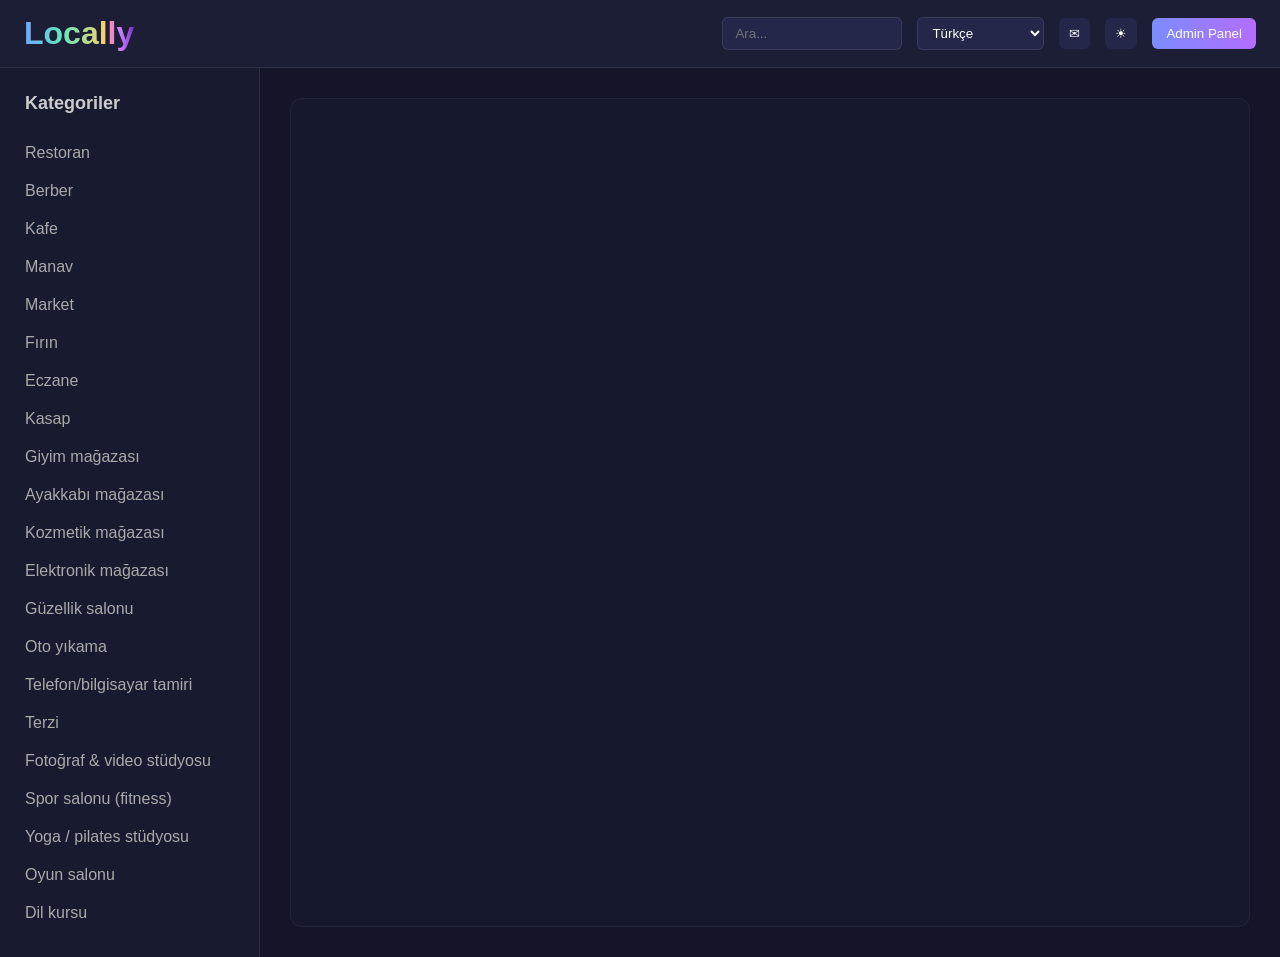
==== index.html @ 0eeefda7 "5" ====
<!DOCTYPE html>
<html lang="tr">
<head>
    <meta charset="UTF-8">
    <meta name="viewport" content="width=device-width, initial-scale=1.0">
    <title>Locally</title>
    <link rel="stylesheet" href="style.css">
</head>
<body>
    

    <!-- ÜST NAVBAR -->
    <header class="navbar">
        <div class="logo">
            <span class="logo-main">Local</span><span class="logo-accent">ly</span>
        </div>

        <div class="nav-right">
            <div class="search-box">
                <input type="text" placeholder="Ara...">
            </div>

            <select class="language-select" id="languageSelect">
                <option value="tr">Türkçe</option>
                <option value="az">Azerbaycanca</option>
                <option value="en">English</option>
                <option value="ar">Arapça</option>
                <option value="ru">Rusça</option>
                <option value="fr">Fransızca</option>
                <option value="de">Almanca</option>
                <option value="es">İspanyolca</option>
                <option value="it">İtalyanca</option>
                <option value="fa">Farsça</option>
                <option value="zh">Çince</option>
            </select>

            <button class="icon-btn">✉</button>
            <button class="icon-btn">☀</button>

            <button class="admin-btn">Admin Panel</button>
        </div>
    </header>

    <!-- ANA LAYOUT -->
    <div class="container">

        <!-- SOL KATEGORİ PANELİ -->
        <aside class="sidebar">
            <h2 id="categoryTitle">Kategoriler</h2>
            <ul id="categoryList"></ul>
        </aside>

        <!-- ANA İÇERİK -->
        <main class="content">
            <div class="empty-area">
                <!-- İçerik alanı -->
            </div>
        </main>

    </div>

    <script>
        const translations = {
            tr: {
                title: "Kategoriler",
                items: [
                    "Restoran",
                    "Berber",
                    "Kafe",
                    "Manav",
                    "Market",
                    "Fırın",
                    "Eczane",
                    "Kasap",
                    "Giyim mağazası",
                    "Ayakkabı mağazası",
                    "Kozmetik mağazası",
                    "Elektronik mağazası",
                    "Güzellik salonu",
                    "Oto yıkama",
                    "Telefon/bilgisayar tamiri",
                    "Terzi",
                    "Fotoğraf & video stüdyosu",
                    "Spor salonu (fitness)",
                    "Yoga / pilates stüdyosu",
                    "Oyun salonu",
                    "Dil kursu"
                ]
            },
            az: {
                title: "Kateqoriyalar",
                items: [
                    "Restoran",
                    "Bərbər",
                    "Kafe",
                    "Meyvə-tərəvəz dükanı",
                    "Market",
                    "Çörək sexi",
                    "Aptek",
                    "Qəssab",
                    "Geyim mağazası",
                    "Ayaqqabı mağazası",
                    "Kosmetika mağazası",
                    "Elektronika mağazası",
                    "Gözəllik salonu",
                    "Avtoyuma",
                    "Telefon/kompüter təmiri",
                    "Dərzi",
                    "Foto və video studiyası",
                    "İdman zalı (fitness)",
                    "Yoqa / pilates studiyası",
                    "Oyun salonu",
                    "Dil kursu"
                ]
            },
            en: {
                title: "Categories",
                items: [
                    "Restaurant",
                    "Barber",
                    "Cafe",
                    "Greengrocer",
                    "Market",
                    "Bakery",
                    "Pharmacy",
                    "Butcher",
                    "Clothing store",
                    "Shoe store",
                    "Cosmetics store",
                    "Electronics store",
                    "Beauty salon",
                    "Car wash",
                    "Phone/computer repair",
                    "Tailor",
                    "Photo & video studio",
                    "Gym (fitness)",
                    "Yoga / pilates studio",
                    "Game arcade",
                    "Language course"
                ]
            },
            ar: {
                title: "الفئات",
                items: [
                    "مطعم",
                    "حلاق",
                    "مقهى",
                    "بقال خضار وفواكه",
                    "متجر",
                    "مخبز",
                    "صيدلية",
                    "جزارة",
                    "متجر ملابس",
                    "متجر أحذية",
                    "متجر مستحضرات تجميل",
                    "متجر إلكترونيات",
                    "صالون تجميل",
                    "غسيل سيارات",
                    "إصلاح الهاتف والكمبيوتر",
                    "خياط",
                    "استوديو تصوير وفيديو",
                    "صالة رياضية",
                    "استوديو يوغا / بيلاتس",
                    "صالة ألعاب",
                    "دورة لغة"
                ]
            },
            ru: {
                title: "Категории",
                items: [
                    "Ресторан",
                    "Барбершоп",
                    "Кафе",
                    "Овощная лавка",
                    "Маркет",
                    "Пекарня",
                    "Аптека",
                    "Мясная лавка",
                    "Магазин одежды",
                    "Магазин обуви",
                    "Магазин косметики",
                    "Магазин электроники",
                    "Салон красоты",
                    "Автомойка",
                    "Ремонт телефонов и компьютеров",
                    "Ателье",
                    "Фото- и видеостудия",
                    "Спортзал",
                    "Студия йоги / пилатеса",
                    "Игровой зал",
                    "Языковые курсы"
                ]
            },
            fr: {
                title: "Catégories",
                items: [
                    "Restaurant",
                    "Barbier",
                    "Café",
                    "Marchand de fruits et légumes",
                    "Marché",
                    "Boulangerie",
                    "Pharmacie",
                    "Boucherie",
                    "Magasin de vêtements",
                    "Magasin de chaussures",
                    "Magasin de cosmétiques",
                    "Magasin d'électronique",
                    "Salon de beauté",
                    "Lavage auto",
                    "Réparation téléphone/ordinateur",
                    "Tailleur",
                    "Studio photo et vidéo",
                    "Salle de sport",
                    "Studio de yoga / pilates",
                    "Salle de jeux",
                    "Cours de langue"
                ]
            },
            de: {
                title: "Kategorien",
                items: [
                    "Restaurant",
                    "Barbier",
                    "Café",
                    "Obst- und Gemüseladen",
                    "Markt",
                    "Bäckerei",
                    "Apotheke",
                    "Metzgerei",
                    "Bekleidungsgeschäft",
                    "Schuhgeschäft",
                    "Kosmetikgeschäft",
                    "Elektronikgeschäft",
                    "Schönheitssalon",
                    "Autowäsche",
                    "Handy-/Computer-Reparatur",
                    "Schneiderei",
                    "Foto- und Videostudio",
                    "Fitnessstudio",
                    "Yoga- / Pilates-Studio",
                    "Spielhalle",
                    "Sprachkurs"
                ]
            },
            es: {
                title: "Categorías",
                items: [
                    "Restaurante",
                    "Barbería",
                    "Café",
                    "Frutería",
                    "Mercado",
                    "Panadería",
                    "Farmacia",
                    "Carnicería",
                    "Tienda de ropa",
                    "Tienda de zapatos",
                    "Tienda de cosméticos",
                    "Tienda de electrónica",
                    "Salón de belleza",
                    "Lavado de autos",
                    "Reparación de teléfonos/computadoras",
                    "Sastrería",
                    "Estudio de foto y video",
                    "Gimnasio",
                    "Estudio de yoga / pilates",
                    "Sala de juegos",
                    "Curso de idiomas"
                ]
            },
            it: {
                title: "Categorie",
                items: [
                    "Ristorante",
                    "Barbiere",
                    "Caffè",
                    "Fruttivendolo",
                    "Mercato",
                    "Panetteria",
                    "Farmacia",
                    "Macelleria",
                    "Negozio di abbigliamento",
                    "Negozio di scarpe",
                    "Negozio di cosmetici",
                    "Negozio di elettronica",
                    "Salone di bellezza",
                    "Autolavaggio",
                    "Riparazione telefoni/computer",
                    "Sartoria",
                    "Studio fotografico e video",
                    "Palestra",
                    "Studio di yoga / pilates",
                    "Sala giochi",
                    "Corso di lingua"
                ]
            },
            fa: {
                title: "دسته‌بندی‌ها",
                items: [
                    "رستوران",
                    "آرایشگاه مردانه",
                    "کافه",
                    "میوه و سبزی فروشی",
                    "مارکت",
                    "نانوایی",
                    "داروخانه",
                    "قصابی",
                    "فروشگاه لباس",
                    "فروشگاه کفش",
                    "فروشگاه لوازم آرایشی",
                    "فروشگاه لوازم الکترونیکی",
                    "سالن زیبایی",
                    "کارواش",
                    "تعمیر موبایل و کامپیوتر",
                    "خیاطی",
                    "استودیو عکس و ویدیو",
                    "باشگاه ورزشی",
                    "استودیو یوگا / پیلاتس",
                    "سالن بازی",
                    "کلاس زبان"
                ]
            },
            zh: {
                title: "分类",
                items: [
                    "餐厅",
                    "理发店",
                    "咖啡馆",
                    "果蔬店",
                    "超市",
                    "面包店",
                    "药店",
                    "肉店",
                    "服装店",
                    "鞋店",
                    "化妆品店",
                    "电子产品店",
                    "美容院",
                    "洗车店",
                    "手机/电脑维修",
                    "裁缝店",
                    "摄影和视频工作室",
                    "健身房",
                    "瑜伽 / 普拉提工作室",
                    "游戏厅",
                    "语言课程"
                ]
            }
        };

        const languageSelect = document.getElementById("languageSelect");
        const categoryTitle = document.getElementById("categoryTitle");
        const categoryList = document.getElementById("categoryList");

        function renderCategories(language) {
            const current = translations[language] || translations.tr;
            categoryTitle.textContent = current.title;
            categoryList.innerHTML = "";

            current.items.forEach((item) => {
                const li = document.createElement("li");
                li.textContent = item;
                categoryList.appendChild(li);
            });
        }

        languageSelect.addEventListener("change", (event) => {
            renderCategories(event.target.value);
        });

        renderCategories(languageSelect.value);
    </script>
</body>
</html>
---- style.css ----
/* GENEL AYARLAR */
* {
    margin: 0;
    padding: 0;
    box-sizing: border-box;
    font-family: "Segoe UI", sans-serif;
}

body {
    background-color: #141529;
    color: #fff;
}

/* NAVBAR */
.navbar {
    display: flex;
    justify-content: space-between;
    align-items: center;
    padding: 15px 24px;
    background-color: #1c1e35;
    border-bottom: 1px solid rgba(255,255,255,0.08);
}

.logo {
    font-size: 32px;
    font-weight: 600;
}

.logo-main {
    background: linear-gradient(90deg, #6ea8ff 0%, #63e6be 45%, #ffd166 100%);
    -webkit-background-clip: text;
    -webkit-text-fill-color: transparent;
}

.logo-accent {
    background: linear-gradient(90deg, #ff8fab 0%, #c77dff 50%, #7b2cbf 100%);
    -webkit-background-clip: text;
    -webkit-text-fill-color: transparent;
}

/* NAV RIGHT */
.nav-right {
    display: flex;
    align-items: center;
    gap: 15px;
}

.search-box input {
    padding: 8px 12px;
    background-color: #24264a;
    border: 1px solid rgba(255,255,255,0.1);
    border-radius: 6px;
    color: white;
    outline: none;
    width: 180px;
}

.language-select {
    padding: 7px 10px;
    background-color: #24264a;
    border: 1px solid rgba(255,255,255,0.1);
    border-radius: 6px;
    color: white;
}

.icon-btn {
    background-color: #24264a;
    border: none;
    padding: 8px 10px;
    border-radius: 6px;
    cursor: pointer;
    color: white;
    transition: 0.2s;
}

.icon-btn:hover {
    background-color: #323466;
}

.admin-btn {
    padding: 8px 14px;
    background: linear-gradient(90deg, #7b8cff, #b36dff);
    border: none;
    border-radius: 6px;
    color: white;
    font-weight: 500;
    cursor: pointer;
    transition: 0.3s;
}

.admin-btn:hover {
    opacity: 0.9;
}

/* ANA LAYOUT */
.container {
    display: flex;
    min-height: calc(100vh - 70px);
    align-items: stretch;
}

/* SIDEBAR */
.sidebar {
    width: 260px;
    background-color: #181a2f;
    padding: 25px;
    border-right: 1px solid rgba(255,255,255,0.08);
}

.sidebar h2 {
    margin-bottom: 20px;
    font-size: 18px;
    color: #ccc;
}

.sidebar ul {
    list-style: none;
}

.sidebar li {
    padding: 10px 0;
    color: #aaa;
    cursor: pointer;
    transition: 0.2s;
}

.sidebar li:hover {
    color: white;
}

/* CONTENT */
.content {
    flex: 1;
    padding: 30px;
    display: flex;
}

.empty-area {
    flex: 1;
    border-radius: 12px;
    background-color: #16182e;
    border: 1px solid rgba(255,255,255,0.05);
}
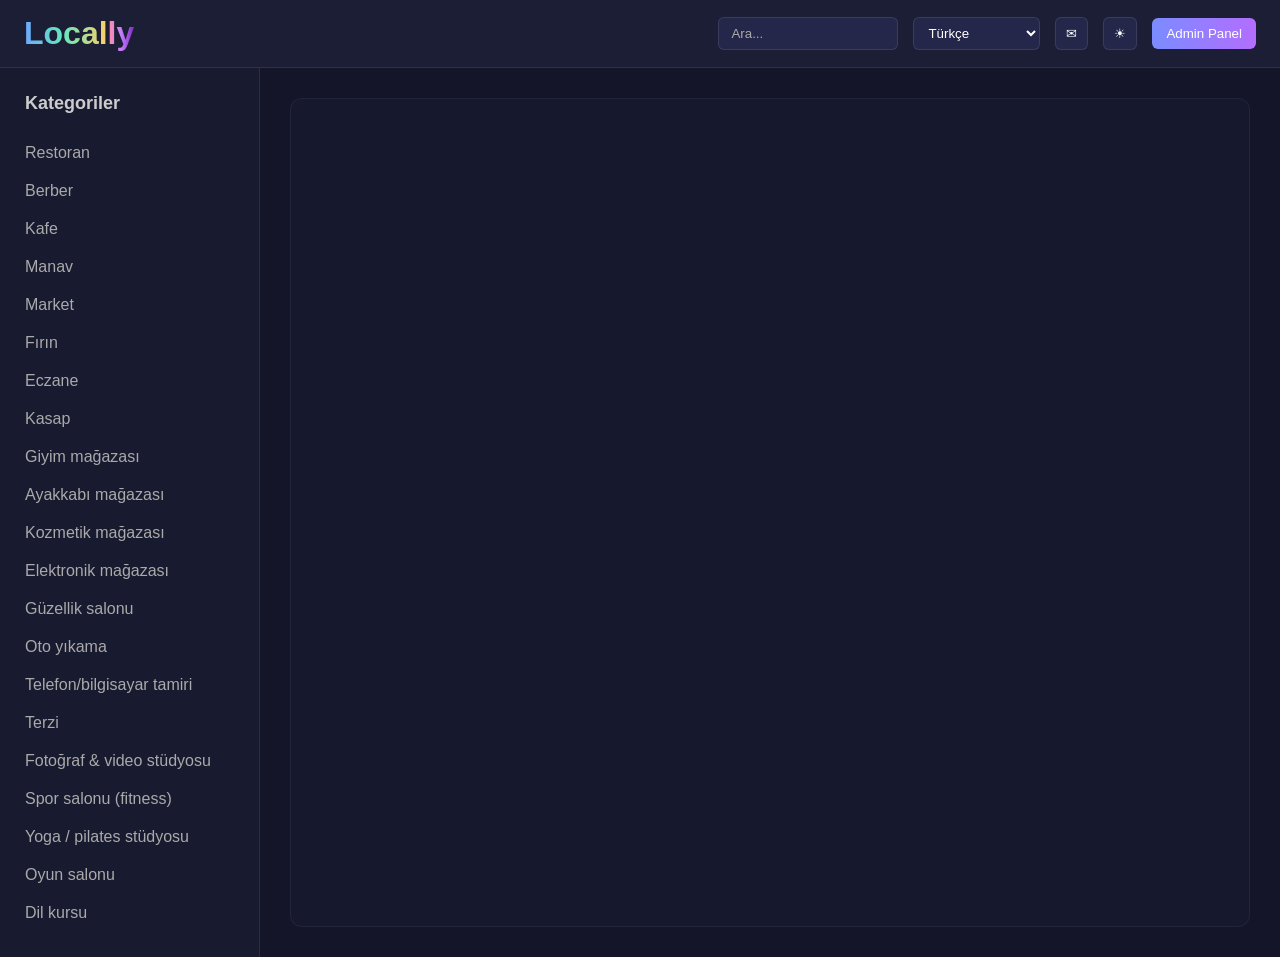
==== commit 7fdb0f4d: "6" ====
--- a/index.html
+++ b/index.html
@@ -35,7 +35,7 @@
             </select>
 
             <button class="icon-btn">✉</button>
-            <button class="icon-btn">☀</button>
+            <button class="icon-btn" id="themeToggle" type="button" aria-label="Tema değiştir">☀</button>
 
             <button class="admin-btn">Admin Panel</button>
         </div>
@@ -352,6 +352,7 @@
         const languageSelect = document.getElementById("languageSelect");
         const categoryTitle = document.getElementById("categoryTitle");
         const categoryList = document.getElementById("categoryList");
+        const themeToggle = document.getElementById("themeToggle");
 
         function renderCategories(language) {
             const current = translations[language] || translations.tr;
@@ -369,6 +370,11 @@
             renderCategories(event.target.value);
         });
 
+        themeToggle.addEventListener("click", () => {
+            const isLightMode = document.body.classList.toggle("light-mode");
+            themeToggle.textContent = isLightMode ? "☾" : "☀";
+        });
+
         renderCategories(languageSelect.value);
     </script>
 </body>
--- a/style.css
+++ b/style.css
@@ -1,4 +1,34 @@
 /* GENEL AYARLAR */
+:root {
+    --page-bg: #141529;
+    --text-color: #ffffff;
+    --muted-text: #aaa;
+    --heading-text: #ccc;
+    --navbar-bg: #1c1e35;
+    --panel-bg: #181a2f;
+    --field-bg: #24264a;
+    --field-hover: #323466;
+    --field-border: rgba(255,255,255,0.1);
+    --divider: rgba(255,255,255,0.08);
+    --content-bg: #16182e;
+    --content-border: rgba(255,255,255,0.05);
+}
+
+body.light-mode {
+    --page-bg: #f4f6ff;
+    --text-color: #1d2340;
+    --muted-text: #4d567f;
+    --heading-text: #2f3a68;
+    --navbar-bg: #eef1ff;
+    --panel-bg: #e7ebff;
+    --field-bg: #ffffff;
+    --field-hover: #dce3ff;
+    --field-border: rgba(79,95,155,0.18);
+    --divider: rgba(79,95,155,0.16);
+    --content-bg: #fdfdff;
+    --content-border: rgba(79,95,155,0.14);
+}
+
 * {
     margin: 0;
     padding: 0;
@@ -7,8 +37,9 @@
 }
 
 body {
-    background-color: #141529;
-    color: #fff;
+    background-color: var(--page-bg);
+    color: var(--text-color);
+    transition: background-color 0.25s ease, color 0.25s ease;
 }
 
 /* NAVBAR */
@@ -17,8 +48,9 @@
     justify-content: space-between;
     align-items: center;
     padding: 15px 24px;
-    background-color: #1c1e35;
-    border-bottom: 1px solid rgba(255,255,255,0.08);
+    background-color: var(--navbar-bg);
+    border-bottom: 1px solid var(--divider);
+    transition: background-color 0.25s ease, border-color 0.25s ease;
 }
 
 .logo {
@@ -47,34 +79,40 @@
 
 .search-box input {
     padding: 8px 12px;
-    background-color: #24264a;
-    border: 1px solid rgba(255,255,255,0.1);
+    background-color: var(--field-bg);
+    border: 1px solid var(--field-border);
     border-radius: 6px;
-    color: white;
+    color: var(--text-color);
     outline: none;
     width: 180px;
+    transition: background-color 0.25s ease, border-color 0.25s ease, color 0.25s ease;
+}
+
+.search-box input::placeholder {
+    color: var(--muted-text);
 }
 
 .language-select {
     padding: 7px 10px;
-    background-color: #24264a;
-    border: 1px solid rgba(255,255,255,0.1);
+    background-color: var(--field-bg);
+    border: 1px solid var(--field-border);
     border-radius: 6px;
-    color: white;
+    color: var(--text-color);
+    transition: background-color 0.25s ease, border-color 0.25s ease, color 0.25s ease;
 }
 
 .icon-btn {
-    background-color: #24264a;
-    border: none;
+    background-color: var(--field-bg);
+    border: 1px solid var(--field-border);
     padding: 8px 10px;
     border-radius: 6px;
     cursor: pointer;
-    color: white;
-    transition: 0.2s;
+    color: var(--text-color);
+    transition: background-color 0.25s ease, border-color 0.25s ease, color 0.25s ease;
 }
 
 .icon-btn:hover {
-    background-color: #323466;
+    background-color: var(--field-hover);
 }
 
 .admin-btn {
@@ -102,15 +140,17 @@
 /* SIDEBAR */
 .sidebar {
     width: 260px;
-    background-color: #181a2f;
+    background-color: var(--panel-bg);
     padding: 25px;
-    border-right: 1px solid rgba(255,255,255,0.08);
+    border-right: 1px solid var(--divider);
+    transition: background-color 0.25s ease, border-color 0.25s ease;
 }
 
 .sidebar h2 {
     margin-bottom: 20px;
     font-size: 18px;
-    color: #ccc;
+    color: var(--heading-text);
+    transition: color 0.25s ease;
 }
 
 .sidebar ul {
@@ -119,13 +159,13 @@
 
 .sidebar li {
     padding: 10px 0;
-    color: #aaa;
+    color: var(--muted-text);
     cursor: pointer;
-    transition: 0.2s;
+    transition: color 0.25s ease;
 }
 
 .sidebar li:hover {
-    color: white;
+    color: var(--text-color);
 }
 
 /* CONTENT */
@@ -138,6 +178,7 @@
 .empty-area {
     flex: 1;
     border-radius: 12px;
-    background-color: #16182e;
-    border: 1px solid rgba(255,255,255,0.05);
+    background-color: var(--content-bg);
+    border: 1px solid var(--content-border);
+    transition: background-color 0.25s ease, border-color 0.25s ease;
 }
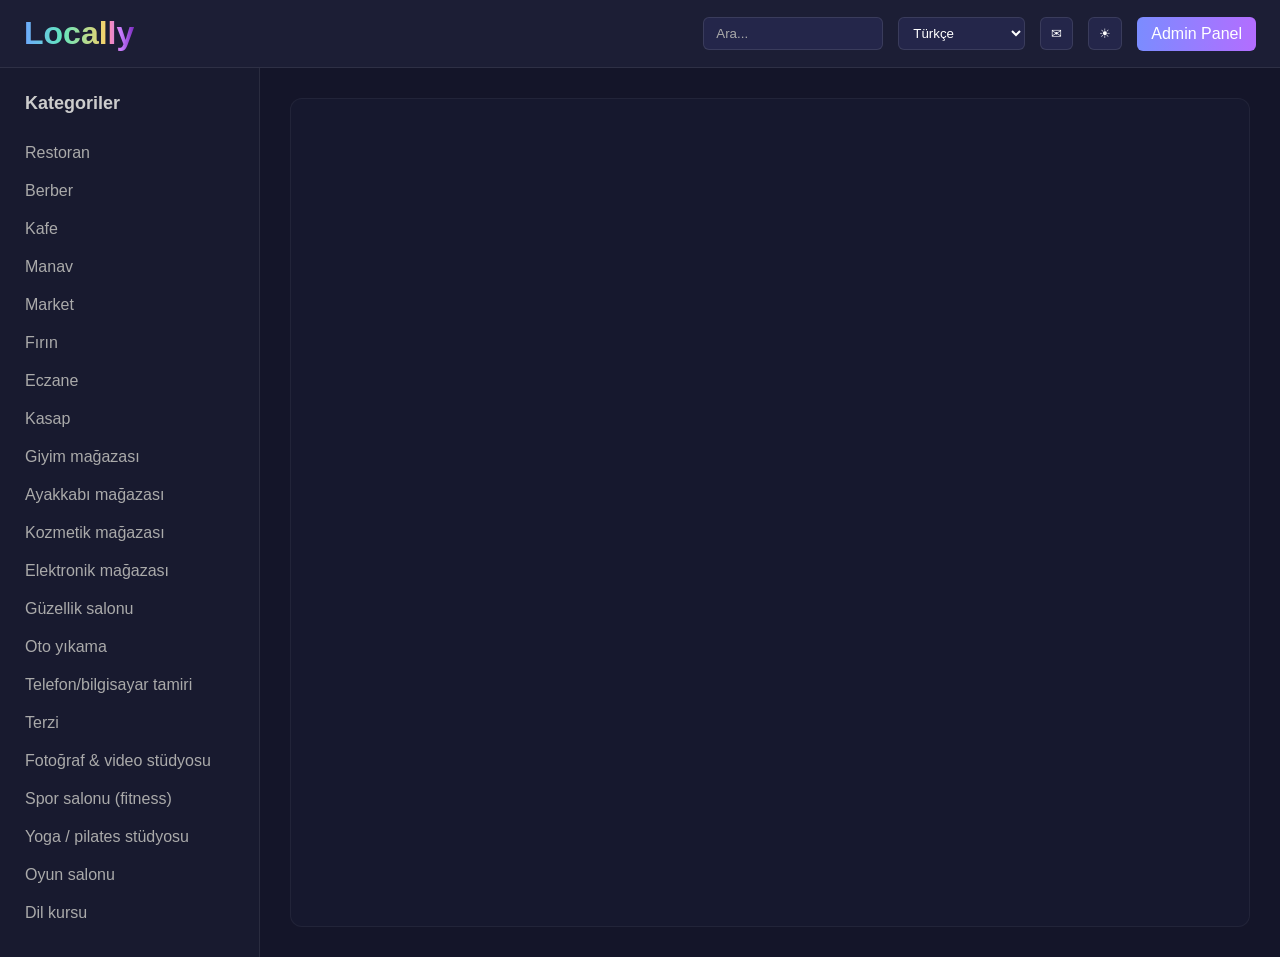
==== commit 7b9d8cc3: "7" ====
--- a/index.html
+++ b/index.html
@@ -37,7 +37,7 @@
             <button class="icon-btn">✉</button>
             <button class="icon-btn" id="themeToggle" type="button" aria-label="Tema değiştir">☀</button>
 
-            <button class="admin-btn">Admin Panel</button>
+            <a class="admin-btn" href="admin-panel.html">Admin Panel</a>
         </div>
     </header>
 
--- a/style.css
+++ b/style.css
@@ -124,6 +124,10 @@
     font-weight: 500;
     cursor: pointer;
     transition: 0.3s;
+    text-decoration: none;
+    display: inline-flex;
+    align-items: center;
+    justify-content: center;
 }
 
 .admin-btn:hover {
@@ -182,3 +186,288 @@
     border: 1px solid var(--content-border);
     transition: background-color 0.25s ease, border-color 0.25s ease;
 }
+
+.admin-layout {
+    min-height: calc(100vh - 74px);
+}
+
+.admin-sidebar {
+    display: flex;
+    flex-direction: column;
+    justify-content: space-between;
+    gap: 24px;
+}
+
+.admin-sidebar h3 {
+    margin-bottom: 10px;
+    color: var(--heading-text);
+}
+
+.sidebar-note {
+    padding: 18px;
+    border-radius: 16px;
+    background: linear-gradient(180deg, rgba(123, 140, 255, 0.18), rgba(179, 109, 255, 0.08));
+    border: 1px solid var(--field-border);
+}
+
+.sidebar-note p {
+    color: var(--muted-text);
+    line-height: 1.5;
+}
+
+.admin-content {
+    padding: 30px;
+}
+
+.admin-shell {
+    width: 100%;
+    display: flex;
+    flex-direction: column;
+    gap: 24px;
+}
+
+.panel-card {
+    background-color: var(--content-bg);
+    border: 1px solid var(--content-border);
+    border-radius: 24px;
+    padding: 24px;
+    transition: background-color 0.25s ease, border-color 0.25s ease;
+}
+
+.hero-card {
+    display: flex;
+    justify-content: space-between;
+    gap: 24px;
+    align-items: center;
+    background:
+        radial-gradient(circle at top right, rgba(110, 168, 255, 0.22), transparent 34%),
+        radial-gradient(circle at bottom left, rgba(255, 143, 171, 0.18), transparent 28%),
+        var(--content-bg);
+}
+
+.hero-card h1 {
+    max-width: 700px;
+    margin: 8px 0 12px;
+    font-size: 34px;
+    line-height: 1.2;
+}
+
+.hero-card p {
+    max-width: 680px;
+    color: var(--muted-text);
+    line-height: 1.6;
+}
+
+.eyebrow {
+    display: inline-block;
+    color: #8ab4ff;
+    font-size: 13px;
+    letter-spacing: 0.08em;
+    text-transform: uppercase;
+}
+
+.hero-stats {
+    display: grid;
+    grid-template-columns: repeat(3, minmax(110px, 1fr));
+    gap: 14px;
+    width: min(100%, 420px);
+}
+
+.stat-box {
+    padding: 18px 16px;
+    border-radius: 18px;
+    background-color: var(--field-bg);
+    border: 1px solid var(--field-border);
+}
+
+.stat-box strong {
+    display: block;
+    margin-bottom: 6px;
+    font-size: 24px;
+}
+
+.stat-box span {
+    color: var(--muted-text);
+    font-size: 14px;
+}
+
+.admin-grid {
+    display: grid;
+    grid-template-columns: repeat(2, minmax(0, 1fr));
+    gap: 24px;
+}
+
+.section-heading {
+    display: flex;
+    align-items: flex-start;
+    justify-content: space-between;
+    gap: 12px;
+    margin-bottom: 18px;
+}
+
+.section-heading h2 {
+    margin-top: 8px;
+    font-size: 24px;
+}
+
+.status-pill {
+    padding: 6px 12px;
+    border-radius: 999px;
+    background-color: rgba(99, 230, 190, 0.14);
+    border: 1px solid rgba(99, 230, 190, 0.28);
+    color: #7af0cb;
+    font-size: 13px;
+}
+
+.admin-form {
+    display: flex;
+    flex-direction: column;
+    gap: 16px;
+}
+
+.form-row {
+    display: grid;
+    grid-template-columns: repeat(2, minmax(0, 1fr));
+    gap: 16px;
+}
+
+.admin-form label {
+    display: flex;
+    flex-direction: column;
+    gap: 8px;
+}
+
+.admin-form span {
+    color: var(--heading-text);
+    font-size: 14px;
+}
+
+.admin-form input,
+.admin-form select,
+.admin-form textarea {
+    width: 100%;
+    padding: 12px 14px;
+    background-color: var(--field-bg);
+    border: 1px solid var(--field-border);
+    border-radius: 12px;
+    color: var(--text-color);
+    outline: none;
+    transition: background-color 0.25s ease, border-color 0.25s ease, color 0.25s ease;
+}
+
+.admin-form textarea {
+    resize: vertical;
+    min-height: 110px;
+}
+
+.upload-grid {
+    display: grid;
+    grid-template-columns: repeat(2, minmax(0, 1fr));
+    gap: 16px;
+    margin-bottom: 18px;
+}
+
+.upload-box {
+    padding: 20px;
+    border-radius: 18px;
+    background-color: var(--field-bg);
+    border: 1px dashed var(--field-border);
+}
+
+.upload-box strong {
+    display: block;
+    margin-bottom: 8px;
+    font-size: 18px;
+}
+
+.upload-box p {
+    color: var(--muted-text);
+    line-height: 1.5;
+    margin-bottom: 14px;
+}
+
+.wide-btn {
+    width: 100%;
+}
+
+.media-preview {
+    display: grid;
+    grid-template-columns: repeat(4, minmax(0, 1fr));
+    gap: 14px;
+}
+
+.preview-tile {
+    min-height: 110px;
+    border-radius: 16px;
+    background:
+        linear-gradient(135deg, rgba(123, 140, 255, 0.25), rgba(179, 109, 255, 0.12)),
+        var(--field-bg);
+    border: 1px solid var(--field-border);
+    display: flex;
+    align-items: center;
+    justify-content: center;
+    color: var(--heading-text);
+    text-align: center;
+    padding: 12px;
+}
+
+@media (max-width: 1080px) {
+    .hero-card,
+    .admin-grid,
+    .upload-grid,
+    .media-preview,
+    .form-row {
+        grid-template-columns: 1fr;
+    }
+
+    .hero-card {
+        flex-direction: column;
+        align-items: flex-start;
+    }
+
+    .hero-stats {
+        width: 100%;
+    }
+}
+
+@media (max-width: 860px) {
+    .container {
+        flex-direction: column;
+    }
+
+    .sidebar {
+        width: 100%;
+        border-right: none;
+        border-bottom: 1px solid var(--divider);
+    }
+
+    .nav-right {
+        flex-wrap: wrap;
+        justify-content: flex-end;
+    }
+}
+
+@media (max-width: 640px) {
+    .navbar,
+    .content,
+    .admin-content {
+        padding: 18px;
+    }
+
+    .logo {
+        font-size: 28px;
+    }
+
+    .search-box input {
+        width: 100%;
+    }
+
+    .panel-card {
+        padding: 18px;
+        border-radius: 18px;
+    }
+
+    .hero-card h1 {
+        font-size: 28px;
+    }
+}
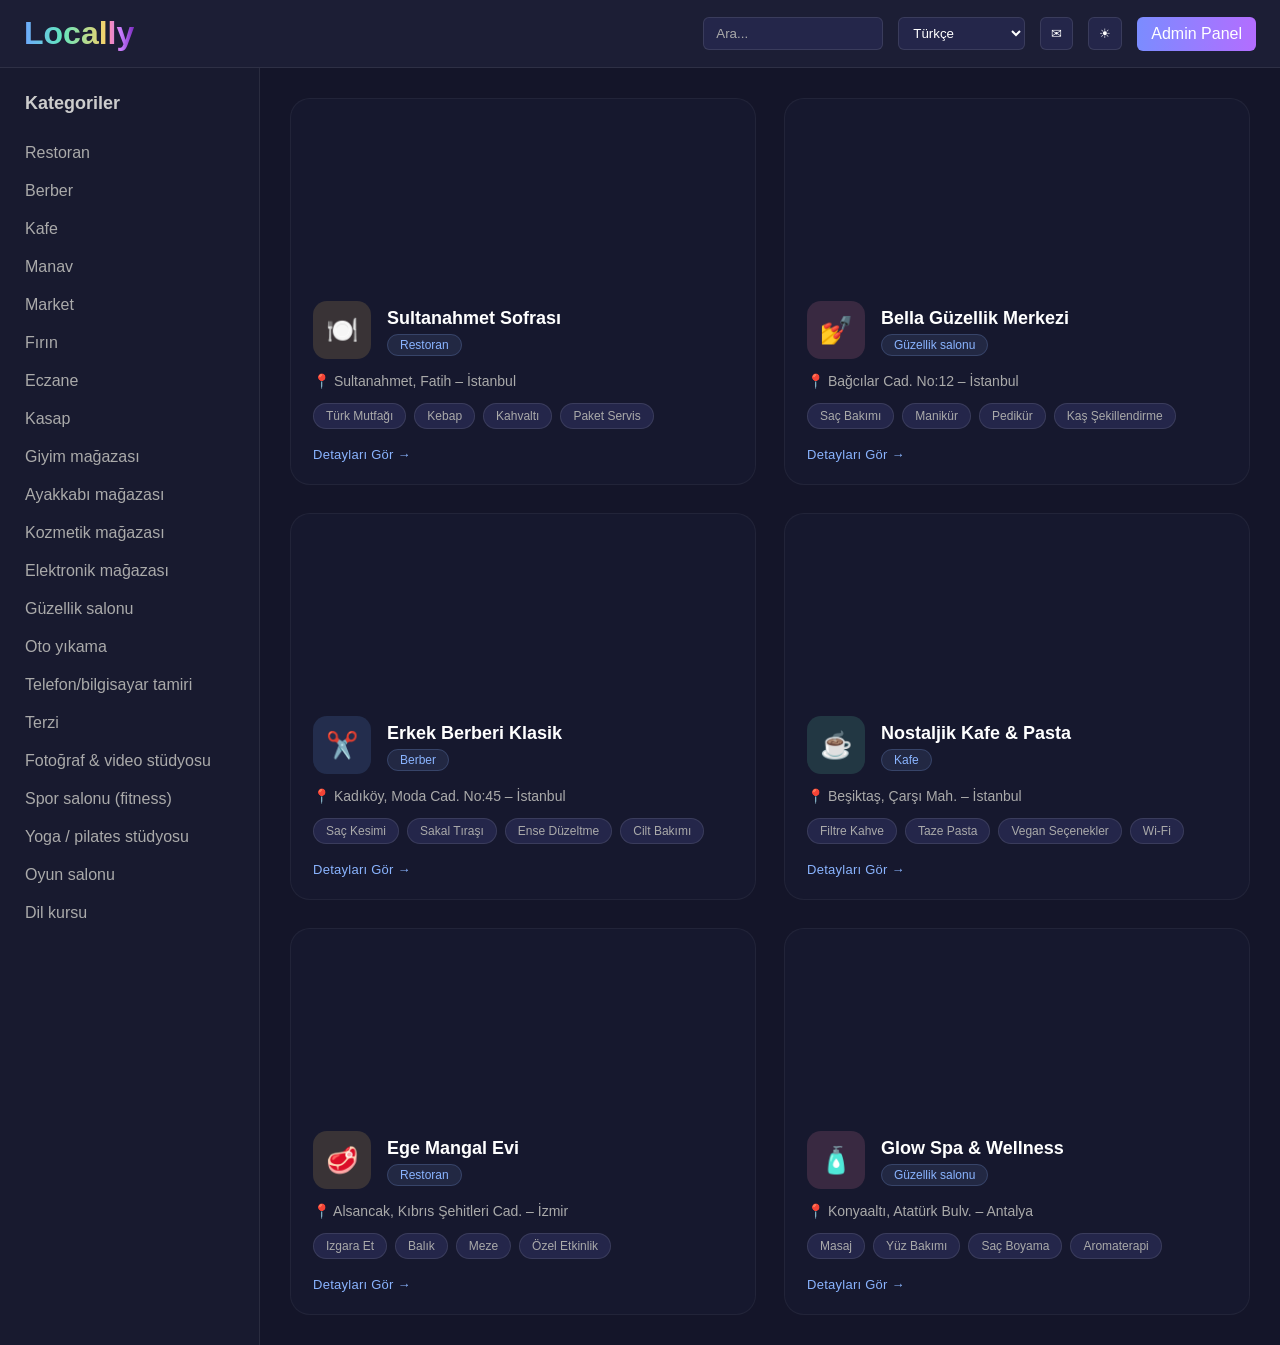
==== commit 3641466c: "9" ====
--- a/index.html
+++ b/index.html
@@ -7,19 +7,16 @@
     <link rel="stylesheet" href="style.css">
 </head>
 <body>
-    
 
     <!-- ÜST NAVBAR -->
     <header class="navbar">
         <div class="logo">
             <span class="logo-main">Local</span><span class="logo-accent">ly</span>
         </div>
-
         <div class="nav-right">
             <div class="search-box">
                 <input type="text" placeholder="Ara...">
             </div>
-
             <select class="language-select" id="languageSelect">
                 <option value="tr">Türkçe</option>
                 <option value="az">Azerbaycanca</option>
@@ -33,349 +30,390 @@
                 <option value="fa">Farsça</option>
                 <option value="zh">Çince</option>
             </select>
-
             <button class="icon-btn">✉</button>
             <button class="icon-btn" id="themeToggle" type="button" aria-label="Tema değiştir">☀</button>
-
             <a class="admin-btn" href="admin-panel.html">Admin Panel</a>
         </div>
     </header>
 
-    <!-- ANA LAYOUT -->
-    <div class="container">
-
-        <!-- SOL KATEGORİ PANELİ -->
-        <aside class="sidebar">
-            <h2 id="categoryTitle">Kategoriler</h2>
-            <ul id="categoryList"></ul>
-        </aside>
-
-        <!-- ANA İÇERİK -->
-        <main class="content">
-            <div class="empty-area">
-                <!-- İçerik alanı -->
+    <!-- LİSTELEME GÖRÜNÜMÜ -->
+    <div id="listingView">
+        <div class="container">
+            <aside class="sidebar">
+                <h2 id="categoryTitle">Kategoriler</h2>
+                <ul id="categoryList"></ul>
+            </aside>
+            <main class="content">
+                <div class="listings-area" id="listingsArea"></div>
+            </main>
+        </div>
+    </div>
+
+    <!-- DETAY GÖRÜNÜMÜ -->
+    <div id="detailView" class="detail-view hidden">
+        <div class="detail-cover-wrap">
+            <img id="detailCover" src="" alt="Kapak" class="detail-cover-img">
+            <div class="detail-cover-overlay">
+                <button class="back-btn" id="backBtn">← Geri dön</button>
+                <div class="detail-cover-info">
+                    <div class="detail-cover-icon" id="detailCoverIcon"></div>
+                    <div>
+                        <h1 id="detailName"></h1>
+                        <span class="listing-category" id="detailCategory"></span>
+                        <div class="detail-cover-location" id="detailLocation"></div>
+                    </div>
+                </div>
             </div>
-        </main>
-
+        </div>
+        <div class="detail-body">
+            <div class="detail-tags" id="detailTags"></div>
+            <div class="detail-two-col">
+                <div class="detail-main" id="detailMain"></div>
+                <div class="detail-map-col">
+                    <div class="detail-map-label">📍 Konum</div>
+                    <div class="detail-map-wrap">
+                        <iframe id="detailMapFrame" src="" allowfullscreen="" loading="lazy" referrerpolicy="no-referrer-when-downgrade"></iframe>
+                    </div>
+                </div>
+            </div>
+        </div>
     </div>
 
     <script>
+        // ── ÇEVİRİLER ─────────────────────────────────────────────────────
         const translations = {
-            tr: {
-                title: "Kategoriler",
-                items: [
-                    "Restoran",
-                    "Berber",
-                    "Kafe",
-                    "Manav",
-                    "Market",
-                    "Fırın",
-                    "Eczane",
-                    "Kasap",
-                    "Giyim mağazası",
-                    "Ayakkabı mağazası",
-                    "Kozmetik mağazası",
-                    "Elektronik mağazası",
-                    "Güzellik salonu",
-                    "Oto yıkama",
-                    "Telefon/bilgisayar tamiri",
-                    "Terzi",
-                    "Fotoğraf & video stüdyosu",
-                    "Spor salonu (fitness)",
-                    "Yoga / pilates stüdyosu",
-                    "Oyun salonu",
-                    "Dil kursu"
-                ]
-            },
-            az: {
-                title: "Kateqoriyalar",
-                items: [
-                    "Restoran",
-                    "Bərbər",
-                    "Kafe",
-                    "Meyvə-tərəvəz dükanı",
-                    "Market",
-                    "Çörək sexi",
-                    "Aptek",
-                    "Qəssab",
-                    "Geyim mağazası",
-                    "Ayaqqabı mağazası",
-                    "Kosmetika mağazası",
-                    "Elektronika mağazası",
-                    "Gözəllik salonu",
-                    "Avtoyuma",
-                    "Telefon/kompüter təmiri",
-                    "Dərzi",
-                    "Foto və video studiyası",
-                    "İdman zalı (fitness)",
-                    "Yoqa / pilates studiyası",
-                    "Oyun salonu",
-                    "Dil kursu"
-                ]
-            },
-            en: {
-                title: "Categories",
-                items: [
-                    "Restaurant",
-                    "Barber",
-                    "Cafe",
-                    "Greengrocer",
-                    "Market",
-                    "Bakery",
-                    "Pharmacy",
-                    "Butcher",
-                    "Clothing store",
-                    "Shoe store",
-                    "Cosmetics store",
-                    "Electronics store",
-                    "Beauty salon",
-                    "Car wash",
-                    "Phone/computer repair",
-                    "Tailor",
-                    "Photo & video studio",
-                    "Gym (fitness)",
-                    "Yoga / pilates studio",
-                    "Game arcade",
-                    "Language course"
-                ]
-            },
-            ar: {
-                title: "الفئات",
-                items: [
-                    "مطعم",
-                    "حلاق",
-                    "مقهى",
-                    "بقال خضار وفواكه",
-                    "متجر",
-                    "مخبز",
-                    "صيدلية",
-                    "جزارة",
-                    "متجر ملابس",
-                    "متجر أحذية",
-                    "متجر مستحضرات تجميل",
-                    "متجر إلكترونيات",
-                    "صالون تجميل",
-                    "غسيل سيارات",
-                    "إصلاح الهاتف والكمبيوتر",
-                    "خياط",
-                    "استوديو تصوير وفيديو",
-                    "صالة رياضية",
-                    "استوديو يوغا / بيلاتس",
-                    "صالة ألعاب",
-                    "دورة لغة"
-                ]
-            },
-            ru: {
-                title: "Категории",
-                items: [
-                    "Ресторан",
-                    "Барбершоп",
-                    "Кафе",
-                    "Овощная лавка",
-                    "Маркет",
-                    "Пекарня",
-                    "Аптека",
-                    "Мясная лавка",
-                    "Магазин одежды",
-                    "Магазин обуви",
-                    "Магазин косметики",
-                    "Магазин электроники",
-                    "Салон красоты",
-                    "Автомойка",
-                    "Ремонт телефонов и компьютеров",
-                    "Ателье",
-                    "Фото- и видеостудия",
-                    "Спортзал",
-                    "Студия йоги / пилатеса",
-                    "Игровой зал",
-                    "Языковые курсы"
-                ]
-            },
-            fr: {
-                title: "Catégories",
-                items: [
-                    "Restaurant",
-                    "Barbier",
-                    "Café",
-                    "Marchand de fruits et légumes",
-                    "Marché",
-                    "Boulangerie",
-                    "Pharmacie",
-                    "Boucherie",
-                    "Magasin de vêtements",
-                    "Magasin de chaussures",
-                    "Magasin de cosmétiques",
-                    "Magasin d'électronique",
-                    "Salon de beauté",
-                    "Lavage auto",
-                    "Réparation téléphone/ordinateur",
-                    "Tailleur",
-                    "Studio photo et vidéo",
-                    "Salle de sport",
-                    "Studio de yoga / pilates",
-                    "Salle de jeux",
-                    "Cours de langue"
-                ]
-            },
-            de: {
-                title: "Kategorien",
-                items: [
-                    "Restaurant",
-                    "Barbier",
-                    "Café",
-                    "Obst- und Gemüseladen",
-                    "Markt",
-                    "Bäckerei",
-                    "Apotheke",
-                    "Metzgerei",
-                    "Bekleidungsgeschäft",
-                    "Schuhgeschäft",
-                    "Kosmetikgeschäft",
-                    "Elektronikgeschäft",
-                    "Schönheitssalon",
-                    "Autowäsche",
-                    "Handy-/Computer-Reparatur",
-                    "Schneiderei",
-                    "Foto- und Videostudio",
-                    "Fitnessstudio",
-                    "Yoga- / Pilates-Studio",
-                    "Spielhalle",
-                    "Sprachkurs"
-                ]
-            },
-            es: {
-                title: "Categorías",
-                items: [
-                    "Restaurante",
-                    "Barbería",
-                    "Café",
-                    "Frutería",
-                    "Mercado",
-                    "Panadería",
-                    "Farmacia",
-                    "Carnicería",
-                    "Tienda de ropa",
-                    "Tienda de zapatos",
-                    "Tienda de cosméticos",
-                    "Tienda de electrónica",
-                    "Salón de belleza",
-                    "Lavado de autos",
-                    "Reparación de teléfonos/computadoras",
-                    "Sastrería",
-                    "Estudio de foto y video",
-                    "Gimnasio",
-                    "Estudio de yoga / pilates",
-                    "Sala de juegos",
-                    "Curso de idiomas"
-                ]
-            },
-            it: {
-                title: "Categorie",
-                items: [
-                    "Ristorante",
-                    "Barbiere",
-                    "Caffè",
-                    "Fruttivendolo",
-                    "Mercato",
-                    "Panetteria",
-                    "Farmacia",
-                    "Macelleria",
-                    "Negozio di abbigliamento",
-                    "Negozio di scarpe",
-                    "Negozio di cosmetici",
-                    "Negozio di elettronica",
-                    "Salone di bellezza",
-                    "Autolavaggio",
-                    "Riparazione telefoni/computer",
-                    "Sartoria",
-                    "Studio fotografico e video",
-                    "Palestra",
-                    "Studio di yoga / pilates",
-                    "Sala giochi",
-                    "Corso di lingua"
-                ]
-            },
-            fa: {
-                title: "دسته‌بندی‌ها",
-                items: [
-                    "رستوران",
-                    "آرایشگاه مردانه",
-                    "کافه",
-                    "میوه و سبزی فروشی",
-                    "مارکت",
-                    "نانوایی",
-                    "داروخانه",
-                    "قصابی",
-                    "فروشگاه لباس",
-                    "فروشگاه کفش",
-                    "فروشگاه لوازم آرایشی",
-                    "فروشگاه لوازم الکترونیکی",
-                    "سالن زیبایی",
-                    "کارواش",
-                    "تعمیر موبایل و کامپیوتر",
-                    "خیاطی",
-                    "استودیو عکس و ویدیو",
-                    "باشگاه ورزشی",
-                    "استودیو یوگا / پیلاتس",
-                    "سالن بازی",
-                    "کلاس زبان"
-                ]
-            },
-            zh: {
-                title: "分类",
-                items: [
-                    "餐厅",
-                    "理发店",
-                    "咖啡馆",
-                    "果蔬店",
-                    "超市",
-                    "面包店",
-                    "药店",
-                    "肉店",
-                    "服装店",
-                    "鞋店",
-                    "化妆品店",
-                    "电子产品店",
-                    "美容院",
-                    "洗车店",
-                    "手机/电脑维修",
-                    "裁缝店",
-                    "摄影和视频工作室",
-                    "健身房",
-                    "瑜伽 / 普拉提工作室",
-                    "游戏厅",
-                    "语言课程"
-                ]
-            }
+            tr: { title: "Kategoriler", items: ["Restoran","Berber","Kafe","Manav","Market","Fırın","Eczane","Kasap","Giyim mağazası","Ayakkabı mağazası","Kozmetik mağazası","Elektronik mağazası","Güzellik salonu","Oto yıkama","Telefon/bilgisayar tamiri","Terzi","Fotoğraf & video stüdyosu","Spor salonu (fitness)","Yoga / pilates stüdyosu","Oyun salonu","Dil kursu"] },
+            az: { title: "Kateqoriyalar", items: ["Restoran","Bərbər","Kafe","Meyvə-tərəvəz dükanı","Market","Çörək sexi","Aptek","Qəssab","Geyim mağazası","Ayaqqabı mağazası","Kosmetika mağazası","Elektronika mağazası","Gözəllik salonu","Avtoyuma","Telefon/kompüter təmiri","Dərzi","Foto və video studiyası","İdman zalı (fitness)","Yoqa / pilates studiyası","Oyun salonu","Dil kursu"] },
+            en: { title: "Categories", items: ["Restaurant","Barber","Cafe","Greengrocer","Market","Bakery","Pharmacy","Butcher","Clothing store","Shoe store","Cosmetics store","Electronics store","Beauty salon","Car wash","Phone/computer repair","Tailor","Photo & video studio","Gym (fitness)","Yoga / pilates studio","Game arcade","Language course"] },
+            ar: { title: "الفئات", items: ["مطعم","حلاق","مقهى","بقال خضار وفواكه","متجر","مخبز","صيدلية","جزارة","متجر ملابس","متجر أحذية","متجر مستحضرات تجميل","متجر إلكترونيات","صالون تجميل","غسيل سيارات","إصلاح الهاتف والكمبيوتر","خياط","استوديو تصوير وفيديو","صالة رياضية","استوديو يوغا / بيلاتس","صالة ألعاب","دورة لغة"] },
+            ru: { title: "Категории", items: ["Ресторан","Барбершоп","Кафе","Овощная лавка","Маркет","Пекарня","Аптека","Мясная лавка","Магазин одежды","Магазин обуви","Магазин косметики","Магазин электроники","Салон красоты","Автомойка","Ремонт телефонов и компьютеров","Ателье","Фото- и видеостудия","Спортзал","Студия йоги / пилатеса","Игровой зал","Языковые курсы"] },
+            fr: { title: "Catégories", items: ["Restaurant","Barbier","Café","Marchand de fruits et légumes","Marché","Boulangerie","Pharmacie","Boucherie","Magasin de vêtements","Magasin de chaussures","Magasin de cosmétiques","Magasin d'électronique","Salon de beauté","Lavage auto","Réparation téléphone/ordinateur","Tailleur","Studio photo et vidéo","Salle de sport","Studio de yoga / pilates","Salle de jeux","Cours de langue"] },
+            de: { title: "Kategorien", items: ["Restaurant","Barbier","Café","Obst- und Gemüseladen","Markt","Bäckerei","Apotheke","Metzgerei","Bekleidungsgeschäft","Schuhgeschäft","Kosmetikgeschäft","Elektronikgeschäft","Schönheitssalon","Autowäsche","Handy-/Computer-Reparatur","Schneiderei","Foto- und Videostudio","Fitnessstudio","Yoga- / Pilates-Studio","Spielhalle","Sprachkurs"] },
+            es: { title: "Categorías", items: ["Restaurante","Barbería","Café","Frutería","Mercado","Panadería","Farmacia","Carnicería","Tienda de ropa","Tienda de zapatos","Tienda de cosméticos","Tienda de electrónica","Salón de belleza","Lavado de autos","Reparación de teléfonos/computadoras","Sastrería","Estudio de foto y video","Gimnasio","Estudio de yoga / pilates","Sala de juegos","Curso de idiomas"] },
+            it: { title: "Categorie", items: ["Ristorante","Barbiere","Caffè","Fruttivendolo","Mercato","Panetteria","Farmacia","Macelleria","Negozio di abbigliamento","Negozio di scarpe","Negozio di cosmetici","Negozio di elettronica","Salone di bellezza","Autolavaggio","Riparazione telefoni/computer","Sartoria","Studio fotografico e video","Palestra","Studio di yoga / pilates","Sala giochi","Corso di lingua"] },
+            fa: { title: "دسته‌بندی‌ها", items: ["رستوران","آرایشگاه مردانه","کافه","میوه و سبزی فروشی","مارکت","نانوایی","داروخانه","قصابی","فروشگاه لباس","فروشگاه کفش","فروشگاه لوازم آرایشی","فروشگاه لوازم الکترونیکی","سالن زیبایی","کارواش","تعمیر موبایل و کامپیوتر","خیاطی","استودیو عکس و ویدیو","باشگاه ورزشی","استودیو یوگا / پیلاتس","سالن بازی","کلاس زبان"] },
+            zh: { title: "分类", items: ["餐厅","理发店","咖啡馆","果蔬店","超市","面包店","药店","肉店","服装店","鞋店","化妆品店","电子产品店","美容院","洗车店","手机/电脑维修","裁缝店","摄影和视频工作室","健身房","瑜伽 / 普拉提工作室","游戏厅","语言课程"] }
         };
 
         const languageSelect = document.getElementById("languageSelect");
-        const categoryTitle = document.getElementById("categoryTitle");
-        const categoryList = document.getElementById("categoryList");
-        const themeToggle = document.getElementById("themeToggle");
-
-        function renderCategories(language) {
-            const current = translations[language] || translations.tr;
-            categoryTitle.textContent = current.title;
+        const categoryTitle  = document.getElementById("categoryTitle");
+        const categoryList   = document.getElementById("categoryList");
+        const themeToggle    = document.getElementById("themeToggle");
+
+        function renderCategories(lang) {
+            const cur = translations[lang] || translations.tr;
+            categoryTitle.textContent = cur.title;
             categoryList.innerHTML = "";
-
-            current.items.forEach((item) => {
+            cur.items.forEach(item => {
                 const li = document.createElement("li");
                 li.textContent = item;
                 categoryList.appendChild(li);
             });
         }
 
-        languageSelect.addEventListener("change", (event) => {
-            renderCategories(event.target.value);
+        languageSelect.addEventListener("change", e => renderCategories(e.target.value));
+        themeToggle.addEventListener("click", () => {
+            const light = document.body.classList.toggle("light-mode");
+            themeToggle.textContent = light ? "☾" : "☀";
         });
-
-        themeToggle.addEventListener("click", () => {
-            const isLightMode = document.body.classList.toggle("light-mode");
-            themeToggle.textContent = isLightMode ? "☾" : "☀";
+        renderCategories(languageSelect.value);
+
+        // ── İŞLETME VERİLERİ ──────────────────────────────────────────────
+        const U = (id, w, h) => `https://images.unsplash.com/photo-${id}?auto=format&fit=crop&w=${w}&h=${h}&q=80`;
+
+        const businesses = [
+            {
+                id: 0,
+                name: "Sultanahmet Sofrası",
+                category: "Restoran",
+                type: "restaurant",
+                icon: "🍽️",
+                iconClass: "restaurant-icon",
+                location: "📍 Sultanahmet, Fatih – İstanbul",
+                lat: 41.0054, lng: 28.9768,
+                tags: ["Türk Mutfağı", "Kebap", "Kahvaltı", "Paket Servis"],
+                cover: U("1555396273-367ea4eb4db5", 1400, 520),
+                menu: [
+                    { section: "Başlangıçlar", items: [
+                        { name: "Mercimek Çorbası", price: "₺85",  img: U("1547592166-23ac45744acd",320,220) },
+                        { name: "Ezme & Haydari",   price: "₺110", img: U("1512058564366-18510be2db19",320,220) },
+                        { name: "Sigara Böreği",    price: "₺95",  img: U("1603133872878-684f208fb84b",320,220) }
+                    ]},
+                    { section: "Ana Yemekler", items: [
+                        { name: "Adana Kebap",   price: "₺320", img: U("1599487488170-d11ec9c172f0",320,220) },
+                        { name: "Kuzu Tandır",   price: "₺420", img: U("1529042410759-befb1204b468",320,220) },
+                        { name: "İskender Kebap",price: "₺350", img: U("1504674900247-0877df9cc836",320,220) },
+                        { name: "Patlıcan Kebap",price: "₺290", img: U("1555939594-58d7cb561d13",320,220) }
+                    ]},
+                    { section: "Kahvaltı", items: [
+                        { name: "Serpme Kahvaltı (2 kişi)", price: "₺580", img: U("1565299507177-b0ac66763828",320,220) },
+                        { name: "Sade Kahvaltı",            price: "₺220", img: U("1484723091739-30a097e8f929",320,220) }
+                    ]},
+                    { section: "İçecekler", items: [
+                        { name: "Türk Çayı",    price: "₺30", img: U("1544787219-7f47ccb76574",320,220) },
+                        { name: "Ayran",        price: "₺45", img: U("1603569283847-aa295f0d016a",320,220) },
+                        { name: "Türk Kahvesi", price: "₺65", img: U("1509042239860-f550ce710b93",320,220) }
+                    ]}
+                ]
+            },
+            {
+                id: 1,
+                name: "Bella Güzellik Merkezi",
+                category: "Güzellik salonu",
+                type: "beauty",
+                icon: "💅",
+                iconClass: "beauty-icon",
+                location: "📍 Bağcılar Cad. No:12 – İstanbul",
+                lat: 41.0359, lng: 28.8555,
+                tags: ["Saç Bakımı", "Manikür", "Pedikür", "Kaş Şekillendirme"],
+                cover: U("1560066984-138dadb4c035", 1400, 520),
+                hair: [
+                    { name: "Saç Kesimi (Kısa)",   price: "₺350",   img: U("1560869713-7d0a29430803",320,220) },
+                    { name: "Saç Kesimi (Uzun)",    price: "₺450",   img: U("1522337360788-8b13dee7a37e",320,220) },
+                    { name: "Fön & Şekillendirme",  price: "₺280",   img: U("1522337913921-79d6f2c5cf20",320,220) },
+                    { name: "Saç Boyama (Tek Renk)",price: "₺850",   img: U("1595476108010-b4d1f102b1b1",320,220) },
+                    { name: "Balayage / Ombre",     price: "₺1.400", img: U("1599351431202-1e0f0137899a",320,220) },
+                    { name: "Keratin Bakımı",       price: "₺1.200", img: U("1519699047748-de8e457a634e",320,220) }
+                ],
+                nails: [
+                    { name: "Klasik Manikür",        price: "₺220",  img: U("1604654894610-df63bc536371",320,220) },
+                    { name: "Kalıcı Oje (Manikür)",  price: "₺320",  img: U("1604770894523-d58d60e35f29",320,220) },
+                    { name: "Nail Art (Tasarımlı)",  price: "₺450+", img: U("1604654894610-df63bc536371",320,220) },
+                    { name: "Protez Tırnak",         price: "₺600",  img: U("1604770894523-d58d60e35f29",320,220) },
+                    { name: "Klasik Pedikür",        price: "₺280",  img: U("1583997284578-7e4d4a88ebb2",320,220) },
+                    { name: "Kalıcı Oje (Pedikür)",  price: "₺380",  img: U("1583997284578-7e4d4a88ebb2",320,220) }
+                ]
+            },
+            {
+                id: 2,
+                name: "Erkek Berberi Klasik",
+                category: "Berber",
+                type: "barber",
+                icon: "✂️",
+                iconClass: "barber-icon",
+                location: "📍 Kadıköy, Moda Cad. No:45 – İstanbul",
+                lat: 40.9818, lng: 29.0305,
+                tags: ["Saç Kesimi", "Sakal Tıraşı", "Ense Düzeltme", "Cilt Bakımı"],
+                cover: U("1503951914875-452162b0f3f1", 1400, 520),
+                services: [
+                    { name: "Saç Kesimi",          price: "₺200", img: U("1585747860715-2ba37e788b70",320,220) },
+                    { name: "Sakal Tıraşı",        price: "₺150", img: U("1621605815971-fbc98d665033",320,220) },
+                    { name: "Saç + Sakal Kombo",   price: "₺320", img: U("1503951914875-452162b0f3f1",320,220) },
+                    { name: "Ense & Yanak",        price: "₺80",  img: U("1585747860715-2ba37e788b70",320,220) },
+                    { name: "Çocuk Saç Kesimi",    price: "₺150", img: U("1503951914875-452162b0f3f1",320,220) },
+                    { name: "Yüz Maskesi",         price: "₺180", img: U("1570172619644-dfd03ed5d881",320,220) }
+                ]
+            },
+            {
+                id: 3,
+                name: "Nostaljik Kafe & Pasta",
+                category: "Kafe",
+                type: "restaurant",
+                icon: "☕",
+                iconClass: "cafe-icon",
+                location: "📍 Beşiktaş, Çarşı Mah. – İstanbul",
+                lat: 41.0422, lng: 29.0073,
+                tags: ["Filtre Kahve", "Taze Pasta", "Vegan Seçenekler", "Wi-Fi"],
+                cover: U("1501339847302-ac426a4a7cbb", 1400, 520),
+                menu: [
+                    { section: "Sıcak İçecekler", items: [
+                        { name: "Filtre Kahve", price: "₺95",  img: U("1495474472287-4d71bcdd2085",320,220) },
+                        { name: "Cappuccino",   price: "₺110", img: U("1534040385115-33dcb3acba5b",320,220) },
+                        { name: "Latte",        price: "₺115", img: U("1461023058943-07fcbe16d735",320,220) },
+                        { name: "Türk Kahvesi", price: "₺75",  img: U("1509042239860-f550ce710b93",320,220) }
+                    ]},
+                    { section: "Soğuk İçecekler", items: [
+                        { name: "Cold Brew",  price: "₺130", img: U("1461023058943-07fcbe16d735",320,220) },
+                        { name: "Limonata",   price: "₺85",  img: U("1556679343-c7306c1976bc",320,220) },
+                        { name: "Smoothie",   price: "₺120", img: U("1553361371-9b22f78e8b1d",320,220) }
+                    ]},
+                    { section: "Pastalar & Tatlılar", items: [
+                        { name: "Cheesecake",          price: "₺140", img: U("1524351199678-941a58a3df50",320,220) },
+                        { name: "Çikolatalı Sufle",    price: "₺160", img: U("1606313564200-e75d5e30476c",320,220) },
+                        { name: "Vegan Brownie",       price: "₺130", img: U("1606313564200-e75d5e30476c",320,220) },
+                        { name: "Günlük Pasta Dilimi", price: "₺120", img: U("1578985545062-b69de45e4f37",320,220) }
+                    ]},
+                    { section: "Atıştırmalıklar", items: [
+                        { name: "Avokado Toast", price: "₺175", img: U("1541519227354-08fa5d50c820",320,220) },
+                        { name: "Tost",          price: "₺130", img: U("1528735602780-2552fd46c7af",320,220) },
+                        { name: "Muffin",        price: "₺95",  img: U("1614963590240-c1e9a8c03ee9",320,220) }
+                    ]}
+                ]
+            },
+            {
+                id: 4,
+                name: "Ege Mangal Evi",
+                category: "Restoran",
+                type: "restaurant",
+                icon: "🥩",
+                iconClass: "restaurant-icon",
+                location: "📍 Alsancak, Kıbrıs Şehitleri Cad. – İzmir",
+                lat: 38.4367, lng: 27.1428,
+                tags: ["Izgara Et", "Balık", "Meze", "Özel Etkinlik"],
+                cover: U("1544025162-d76694265947", 1400, 520),
+                menu: [
+                    { section: "Mezeler", items: [
+                        { name: "Zeytinyağlı Yaprak Sarma", price: "₺120", img: U("1534422298391-e4f8c172dddb",320,220) },
+                        { name: "Patlıcan Salatası",         price: "₺100", img: U("1512621776951-a57141f2eefd",320,220) },
+                        { name: "Deniz Ürünleri Salatası",   price: "₺180", img: U("1580822184713-fc5400e7fe10",320,220) },
+                        { name: "Tarama",                    price: "₺110", img: U("1512058564366-18510be2db19",320,220) }
+                    ]},
+                    { section: "Izgara Etler", items: [
+                        { name: "Dana Biftek (300g)", price: "₺580", img: U("1558030006-450675393462",320,220) },
+                        { name: "Kuzu Pirzola",       price: "₺520", img: U("1529042410759-befb1204b468",320,220) },
+                        { name: "Köfte Tabağı",       price: "₺360", img: U("1599487488170-d11ec9c172f0",320,220) }
+                    ]},
+                    { section: "Balık & Deniz Ürünleri", items: [
+                        { name: "Levrek Izgara",  price: "₺480", img: U("1510130387422-82bed34b37e9",320,220) },
+                        { name: "Karides Güveç",  price: "₺420", img: U("1559737558-2f5a35f4523b",320,220) },
+                        { name: "Kalamar Tava",   price: "₺350", img: U("1580822184713-fc5400e7fe10",320,220) }
+                    ]},
+                    { section: "İçecekler", items: [
+                        { name: "Ayran",               price: "₺50", img: U("1603569283847-aa295f0d016a",320,220) },
+                        { name: "Doğal Meyve Suyu",    price: "₺90", img: U("1553361371-9b22f78e8b1d",320,220) },
+                        { name: "Limonata",             price: "₺80", img: U("1556679343-c7306c1976bc",320,220) }
+                    ]}
+                ]
+            },
+            {
+                id: 5,
+                name: "Glow Spa & Wellness",
+                category: "Güzellik salonu",
+                type: "beauty",
+                icon: "🧴",
+                iconClass: "beauty-icon",
+                location: "📍 Konyaaltı, Atatürk Bulv. – Antalya",
+                lat: 36.8787, lng: 30.6565,
+                tags: ["Masaj", "Yüz Bakımı", "Saç Boyama", "Aromaterapi"],
+                cover: U("1540555700478-4be289fbecef", 1400, 520),
+                hair: [
+                    { name: "Saç Kesimi",         price: "₺400",   img: U("1560869713-7d0a29430803",320,220) },
+                    { name: "Fön & Şekillendirme", price: "₺300",  img: U("1522337360788-8b13dee7a37e",320,220) },
+                    { name: "Saç Boyama",          price: "₺900",   img: U("1595476108010-b4d1f102b1b1",320,220) },
+                    { name: "Saç Bakım Maskesi",   price: "₺350",   img: U("1519699047748-de8e457a634e",320,220) },
+                    { name: "Keratin Düzleştirme", price: "₺1.300", img: U("1522337913921-79d6f2c5cf22",320,220) }
+                ],
+                nails: [
+                    { name: "Manikür",          price: "₺250",  img: U("1604654894610-df63bc536371",320,220) },
+                    { name: "Kalıcı Oje",        price: "₺350",  img: U("1604770894523-d58d60e35f29",320,220) },
+                    { name: "Pedikür",           price: "₺300",  img: U("1583997284578-7e4d4a88ebb2",320,220) },
+                    { name: "Fransız Manikür",   price: "₺380",  img: U("1604654894610-df63bc536371",320,220) },
+                    { name: "Nail Art",          price: "₺500+", img: U("1604770894523-d58d60e35f29",320,220) }
+                ]
+            }
+        ];
+
+        // ── KARTLARI OLUŞTUR ───────────────────────────────────────────────
+        const listingsArea = document.getElementById("listingsArea");
+        businesses.forEach(b => {
+            const card = document.createElement("div");
+            card.className = "listing-card";
+            card.innerHTML = `
+                <div class="card-cover" style="background-image:url('${b.cover}')"></div>
+                <div class="card-body">
+                    <div class="listing-header">
+                        <div class="listing-icon ${b.iconClass}">${b.icon}</div>
+                        <div>
+                            <h3 class="listing-name">${b.name}</h3>
+                            <span class="listing-category">${b.category}</span>
+                        </div>
+                    </div>
+                    <div class="listing-location">${b.location}</div>
+                    <div class="listing-services">
+                        ${b.tags.map(t => `<span class="service-tag">${t}</span>`).join("")}
+                    </div>
+                    <div class="listing-cta">Detayları Gör →</div>
+                </div>
+            `;
+            card.addEventListener("click", () => openDetail(b));
+            listingsArea.appendChild(card);
         });
 
-        renderCategories(languageSelect.value);
+        // ── DETAY SAYFA ────────────────────────────────────────────────────
+        const listingView = document.getElementById("listingView");
+        const detailView  = document.getElementById("detailView");
+        const backBtn     = document.getElementById("backBtn");
+
+        backBtn.addEventListener("click", () => {
+            detailView.classList.add("hidden");
+            listingView.classList.remove("hidden");
+            window.scrollTo(0, 0);
+        });
+
+        function openDetail(b) {
+            listingView.classList.add("hidden");
+            detailView.classList.remove("hidden");
+            window.scrollTo(0, 0);
+
+            document.getElementById("detailCover").src = b.cover;
+            document.getElementById("detailCoverIcon").textContent = b.icon;
+            document.getElementById("detailCoverIcon").className = `detail-cover-icon ${b.iconClass}`;
+            document.getElementById("detailName").textContent = b.name;
+            document.getElementById("detailCategory").textContent = b.category;
+            document.getElementById("detailLocation").textContent = b.location;
+            document.getElementById("detailTags").innerHTML = b.tags.map(t => `<span class="service-tag">${t}</span>`).join("");
+            document.getElementById("detailMapFrame").src = `https://maps.google.com/maps?q=${b.lat},${b.lng}&hl=tr&z=16&output=embed`;
+
+            const main = document.getElementById("detailMain");
+            if (b.type === "restaurant") {
+                main.innerHTML = `<div class="detail-section-title">Menü</div>` + b.menu.map(sec => `
+                    <div class="menu-section-name">${sec.section}</div>
+                    <div class="menu-img-grid">
+                        ${sec.items.map(item => `
+                            <div class="menu-img-card">
+                                <img src="${item.img}" alt="${item.name}" loading="lazy">
+                                <div class="menu-img-info">
+                                    <span class="menu-img-name">${item.name}</span>
+                                    <span class="menu-img-price">${item.price}</span>
+                                </div>
+                            </div>
+                        `).join("")}
+                    </div>
+                `).join("");
+            } else if (b.type === "beauty") {
+                main.innerHTML = `
+                    <div class="detail-section-title">✂️ Saç Hizmetleri</div>
+                    <div class="menu-img-grid">
+                        ${b.hair.map(s => `
+                            <div class="menu-img-card">
+                                <img src="${s.img}" alt="${s.name}" loading="lazy">
+                                <div class="menu-img-info">
+                                    <span class="menu-img-name">${s.name}</span>
+                                    <span class="menu-img-price">${s.price}</span>
+                                </div>
+                            </div>
+                        `).join("")}
+                    </div>
+                    <div class="detail-section-title" style="margin-top:32px">💅 Tırnak Hizmetleri</div>
+                    <div class="menu-img-grid">
+                        ${b.nails.map(s => `
+                            <div class="menu-img-card">
+                                <img src="${s.img}" alt="${s.name}" loading="lazy">
+                                <div class="menu-img-info">
+                                    <span class="menu-img-name">${s.name}</span>
+                                    <span class="menu-img-price">${s.price}</span>
+                                </div>
+                            </div>
+                        `).join("")}
+                    </div>
+                `;
+            } else if (b.type === "barber") {
+                main.innerHTML = `
+                    <div class="detail-section-title">Hizmetler & Fiyatlar</div>
+                    <div class="menu-img-grid">
+                        ${b.services.map(s => `
+                            <div class="menu-img-card">
+                                <img src="${s.img}" alt="${s.name}" loading="lazy">
+                                <div class="menu-img-info">
+                                    <span class="menu-img-name">${s.name}</span>
+                                    <span class="menu-img-price">${s.price}</span>
+                                </div>
+                            </div>
+                        `).join("")}
+                    </div>
+                `;
+            }
+        }
     </script>
 </body>
 </html>
--- a/style.css
+++ b/style.css
@@ -187,6 +187,333 @@
     transition: background-color 0.25s ease, border-color 0.25s ease;
 }
 
+.hidden { display: none !important; }
+
+.listings-area {
+    flex: 1;
+    display: grid;
+    grid-template-columns: repeat(auto-fill, minmax(340px, 1fr));
+    gap: 28px;
+    align-content: start;
+}
+
+.listing-card {
+    background-color: var(--content-bg);
+    border: 1px solid var(--content-border);
+    border-radius: 20px;
+    overflow: hidden;
+    display: flex;
+    flex-direction: column;
+    cursor: pointer;
+    transition: background-color 0.25s ease, border-color 0.25s ease, transform 0.2s ease, box-shadow 0.2s ease;
+}
+
+.listing-card:hover {
+    transform: translateY(-5px);
+    box-shadow: 0 16px 40px rgba(0, 0, 0, 0.35);
+    border-color: rgba(123, 140, 255, 0.5);
+}
+
+.card-cover {
+    width: 100%;
+    height: 180px;
+    background-size: cover;
+    background-position: center;
+    flex-shrink: 0;
+}
+
+.card-body {
+    padding: 22px;
+    display: flex;
+    flex-direction: column;
+    gap: 14px;
+}
+
+.listing-header {
+    display: flex;
+    align-items: center;
+    gap: 16px;
+}
+
+.listing-icon {
+    width: 58px;
+    height: 58px;
+    border-radius: 14px;
+    display: flex;
+    align-items: center;
+    justify-content: center;
+    font-size: 26px;
+    flex-shrink: 0;
+}
+
+.restaurant-icon { background: rgba(255, 209, 102, 0.15); }
+.beauty-icon     { background: rgba(255, 143, 171, 0.15); }
+.barber-icon     { background: rgba(110, 168, 255, 0.15); }
+.cafe-icon       { background: rgba(99, 230, 190, 0.15);  }
+
+.listing-name {
+    font-size: 18px;
+    font-weight: 700;
+    color: var(--text-color);
+    margin-bottom: 6px;
+}
+
+.listing-category {
+    font-size: 12px;
+    color: #8ab4ff;
+    background: rgba(138, 180, 255, 0.1);
+    border: 1px solid rgba(138, 180, 255, 0.2);
+    border-radius: 999px;
+    padding: 3px 12px;
+}
+
+.listing-location {
+    font-size: 14px;
+    color: var(--muted-text);
+}
+
+.listing-services {
+    display: flex;
+    flex-wrap: wrap;
+    gap: 8px;
+}
+
+.service-tag {
+    font-size: 12px;
+    padding: 5px 12px;
+    border-radius: 999px;
+    background-color: var(--field-bg);
+    border: 1px solid var(--field-border);
+    color: var(--muted-text);
+}
+
+.listing-cta {
+    font-size: 13px;
+    color: #8ab4ff;
+    font-weight: 500;
+    margin-top: 4px;
+    letter-spacing: 0.02em;
+}
+
+/* ── DETAY SAYFASI ───────────────────────────────────────────────────── */
+.detail-view {
+    min-height: calc(100vh - 62px);
+    background-color: var(--page-bg);
+}
+
+.detail-cover-wrap {
+    position: relative;
+    width: 100%;
+    height: 440px;
+    overflow: hidden;
+}
+
+.detail-cover-img {
+    width: 100%;
+    height: 100%;
+    object-fit: cover;
+    display: block;
+}
+
+.detail-cover-overlay {
+    position: absolute;
+    inset: 0;
+    background: linear-gradient(to top, rgba(10,10,30,0.92) 0%, rgba(10,10,30,0.4) 50%, transparent 100%);
+    display: flex;
+    flex-direction: column;
+    justify-content: space-between;
+    padding: 24px 36px 32px;
+}
+
+.back-btn {
+    align-self: flex-start;
+    background: rgba(255,255,255,0.12);
+    border: 1px solid rgba(255,255,255,0.2);
+    color: #fff;
+    padding: 9px 18px;
+    border-radius: 999px;
+    cursor: pointer;
+    font-size: 14px;
+    font-weight: 500;
+    backdrop-filter: blur(6px);
+    transition: background 0.2s;
+}
+.back-btn:hover { background: rgba(255,255,255,0.22); }
+
+.detail-cover-info {
+    display: flex;
+    align-items: center;
+    gap: 20px;
+}
+
+.detail-cover-icon {
+    width: 72px;
+    height: 72px;
+    border-radius: 18px;
+    display: flex;
+    align-items: center;
+    justify-content: center;
+    font-size: 32px;
+    flex-shrink: 0;
+    border: 2px solid rgba(255,255,255,0.2);
+}
+
+.detail-cover-info h1 {
+    font-size: 32px;
+    font-weight: 800;
+    color: #fff;
+    margin-bottom: 8px;
+}
+
+.detail-cover-location {
+    font-size: 14px;
+    color: rgba(255,255,255,0.7);
+    margin-top: 6px;
+}
+
+.detail-body {
+    max-width: 1300px;
+    margin: 0 auto;
+    padding: 36px 36px 60px;
+    display: flex;
+    flex-direction: column;
+    gap: 28px;
+}
+
+.detail-tags {
+    display: flex;
+    flex-wrap: wrap;
+    gap: 10px;
+}
+
+.detail-two-col {
+    display: grid;
+    grid-template-columns: 1fr 340px;
+    gap: 32px;
+    align-items: start;
+}
+
+.detail-main {
+    display: flex;
+    flex-direction: column;
+    gap: 8px;
+}
+
+.detail-section-title {
+    font-size: 20px;
+    font-weight: 700;
+    color: var(--text-color);
+    margin-bottom: 16px;
+    padding-bottom: 10px;
+    border-bottom: 1px solid var(--divider);
+}
+
+.menu-section-name {
+    font-size: 12px;
+    color: #8ab4ff;
+    font-weight: 700;
+    text-transform: uppercase;
+    letter-spacing: 0.1em;
+    margin: 20px 0 12px;
+}
+
+.menu-img-grid {
+    display: grid;
+    grid-template-columns: repeat(auto-fill, minmax(200px, 1fr));
+    gap: 16px;
+    margin-bottom: 8px;
+}
+
+.menu-img-card {
+    border-radius: 14px;
+    overflow: hidden;
+    background-color: var(--content-bg);
+    border: 1px solid var(--content-border);
+    transition: transform 0.2s, box-shadow 0.2s;
+}
+
+.menu-img-card:hover {
+    transform: translateY(-3px);
+    box-shadow: 0 8px 20px rgba(0,0,0,0.25);
+}
+
+.menu-img-card img {
+    width: 100%;
+    height: 140px;
+    object-fit: cover;
+    display: block;
+}
+
+.menu-img-info {
+    padding: 12px 14px;
+    display: flex;
+    justify-content: space-between;
+    align-items: center;
+    gap: 8px;
+}
+
+.menu-img-name {
+    font-size: 13px;
+    color: var(--text-color);
+    font-weight: 500;
+    flex: 1;
+}
+
+.menu-img-price {
+    font-size: 13px;
+    font-weight: 700;
+    color: #63e6be;
+    white-space: nowrap;
+}
+
+.detail-map-col {
+    position: sticky;
+    top: 20px;
+    display: flex;
+    flex-direction: column;
+    gap: 10px;
+}
+
+.detail-map-label {
+    font-size: 14px;
+    font-weight: 600;
+    color: var(--heading-text);
+}
+
+.detail-map-wrap {
+    border-radius: 16px;
+    overflow: hidden;
+    height: 380px;
+    border: 1px solid var(--field-border);
+}
+
+.detail-map-wrap iframe {
+    width: 100%;
+    height: 100%;
+    border: none;
+    display: block;
+}
+
+@media (max-width: 1024px) {
+    .detail-two-col {
+        grid-template-columns: 1fr;
+    }
+    .detail-map-col {
+        position: static;
+    }
+    .detail-map-wrap {
+        height: 280px;
+    }
+}
+
+@media (max-width: 640px) {
+    .detail-cover-wrap { height: 320px; }
+    .detail-cover-overlay { padding: 16px 20px 24px; }
+    .detail-cover-info h1 { font-size: 24px; }
+    .detail-body { padding: 24px 20px 48px; }
+    .menu-img-grid { grid-template-columns: 1fr 1fr; }
+}
+
 .admin-layout {
     min-height: calc(100vh - 74px);
 }
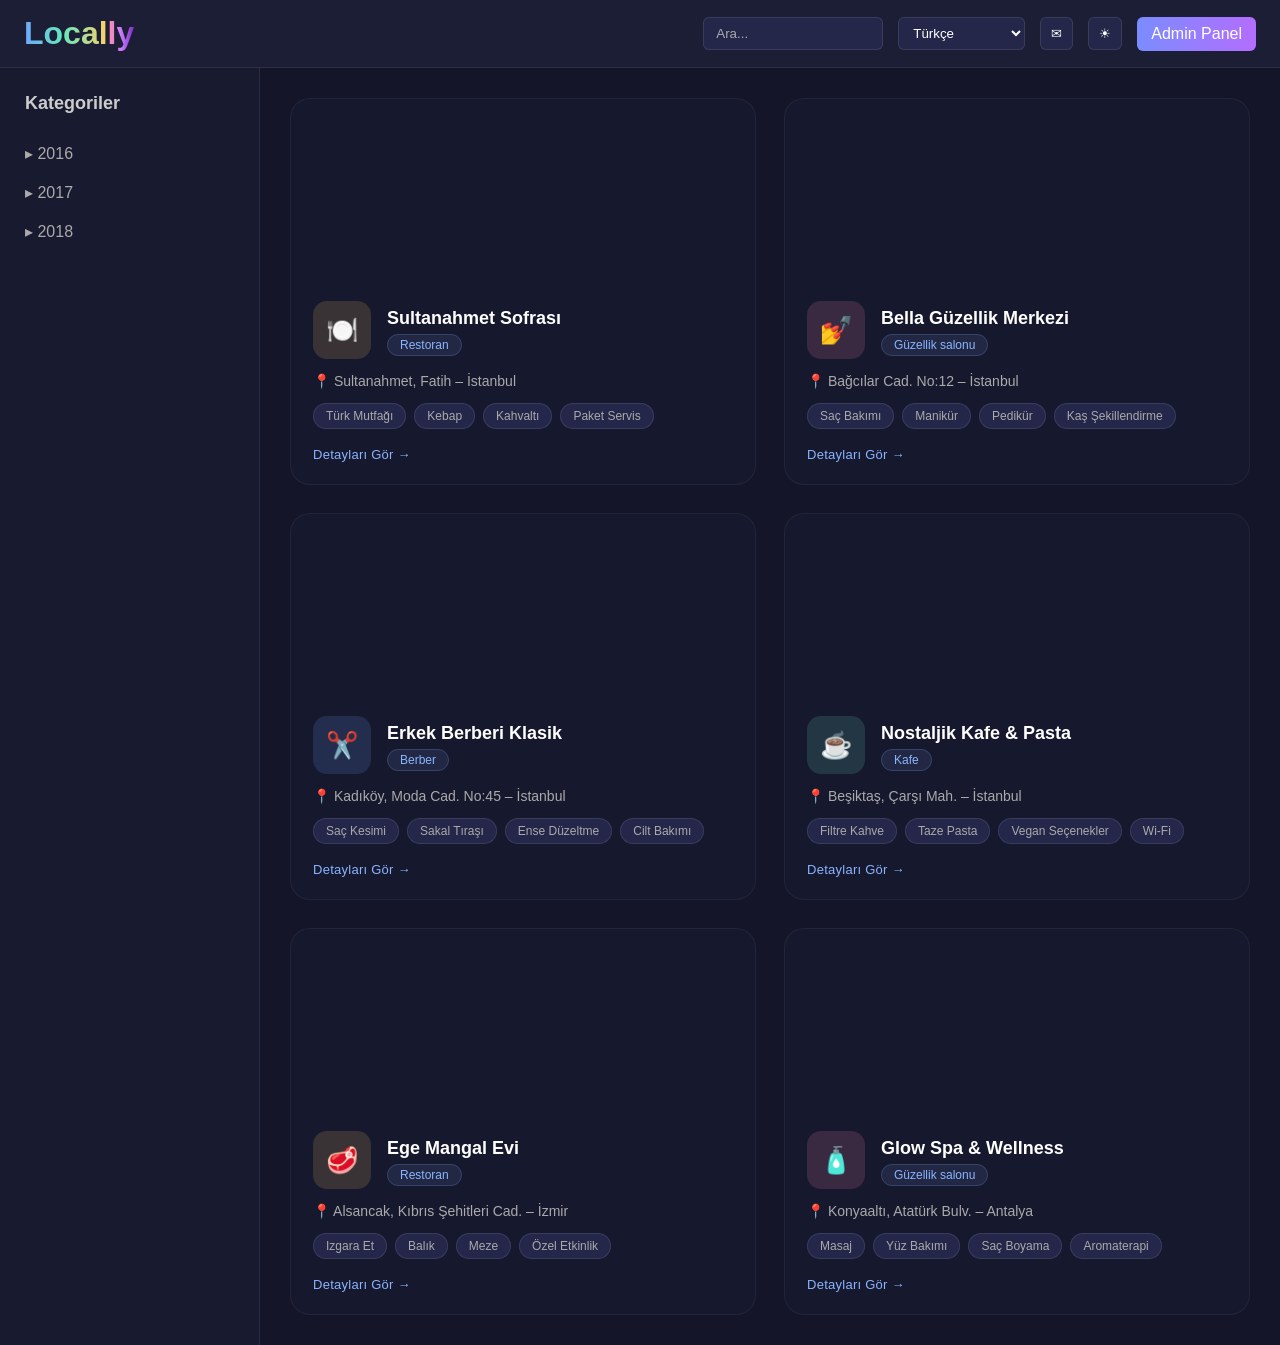
==== commit 93d29e30: "10" ====
--- a/index.html
+++ b/index.html
@@ -81,32 +81,74 @@
 
     <script>
         // ── ÇEVİRİLER ─────────────────────────────────────────────────────
+        const months = {
+            tr: ["Ocak","Şubat","Mart","Nisan","Mayıs","Haziran","Temmuz","Ağustos","Eylül","Ekim","Kasım","Aralık"],
+            az: ["Yanvar","Fevral","Mart","Aprel","May","İyun","İyul","Avqust","Sentyabr","Oktyabr","Noyabr","Dekabr"],
+            en: ["January","February","March","April","May","June","July","August","September","October","November","December"],
+            ar: ["يناير","فبراير","مارس","أبريل","مايو","يونيو","يوليو","أغسطس","سبتمبر","أكتوبر","نوفمبر","ديسمبر"],
+            ru: ["Январь","Февраль","Март","Апрель","Май","Июнь","Июль","Август","Сентябрь","Октябрь","Ноябрь","Декабрь"],
+            fr: ["Janvier","Février","Mars","Avril","Mai","Juin","Juillet","Août","Septembre","Octobre","Novembre","Décembre"],
+            de: ["Januar","Februar","März","April","Mai","Juni","Juli","August","September","Oktober","November","Dezember"],
+            es: ["Enero","Febrero","Marzo","Abril","Mayo","Junio","Julio","Agosto","Septiembre","Octubre","Noviembre","Diciembre"],
+            it: ["Gennaio","Febbraio","Marzo","Aprile","Maggio","Giugno","Luglio","Agosto","Settembre","Ottobre","Novembre","Dicembre"],
+            fa: ["ژانویه","فوریه","مارس","آوریل","مه","ژوئن","ژوئیه","اوت","سپتامبر","اکتبر","نوامبر","دسامبر"],
+            zh: ["一月","二月","三月","四月","五月","六月","七月","八月","九月","十月","十一月","十二月"]
+        };
+
         const translations = {
-            tr: { title: "Kategoriler", items: ["Restoran","Berber","Kafe","Manav","Market","Fırın","Eczane","Kasap","Giyim mağazası","Ayakkabı mağazası","Kozmetik mağazası","Elektronik mağazası","Güzellik salonu","Oto yıkama","Telefon/bilgisayar tamiri","Terzi","Fotoğraf & video stüdyosu","Spor salonu (fitness)","Yoga / pilates stüdyosu","Oyun salonu","Dil kursu"] },
-            az: { title: "Kateqoriyalar", items: ["Restoran","Bərbər","Kafe","Meyvə-tərəvəz dükanı","Market","Çörək sexi","Aptek","Qəssab","Geyim mağazası","Ayaqqabı mağazası","Kosmetika mağazası","Elektronika mağazası","Gözəllik salonu","Avtoyuma","Telefon/kompüter təmiri","Dərzi","Foto və video studiyası","İdman zalı (fitness)","Yoqa / pilates studiyası","Oyun salonu","Dil kursu"] },
-            en: { title: "Categories", items: ["Restaurant","Barber","Cafe","Greengrocer","Market","Bakery","Pharmacy","Butcher","Clothing store","Shoe store","Cosmetics store","Electronics store","Beauty salon","Car wash","Phone/computer repair","Tailor","Photo & video studio","Gym (fitness)","Yoga / pilates studio","Game arcade","Language course"] },
-            ar: { title: "الفئات", items: ["مطعم","حلاق","مقهى","بقال خضار وفواكه","متجر","مخبز","صيدلية","جزارة","متجر ملابس","متجر أحذية","متجر مستحضرات تجميل","متجر إلكترونيات","صالون تجميل","غسيل سيارات","إصلاح الهاتف والكمبيوتر","خياط","استوديو تصوير وفيديو","صالة رياضية","استوديو يوغا / بيلاتس","صالة ألعاب","دورة لغة"] },
-            ru: { title: "Категории", items: ["Ресторан","Барбершоп","Кафе","Овощная лавка","Маркет","Пекарня","Аптека","Мясная лавка","Магазин одежды","Магазин обуви","Магазин косметики","Магазин электроники","Салон красоты","Автомойка","Ремонт телефонов и компьютеров","Ателье","Фото- и видеостудия","Спортзал","Студия йоги / пилатеса","Игровой зал","Языковые курсы"] },
-            fr: { title: "Catégories", items: ["Restaurant","Barbier","Café","Marchand de fruits et légumes","Marché","Boulangerie","Pharmacie","Boucherie","Magasin de vêtements","Magasin de chaussures","Magasin de cosmétiques","Magasin d'électronique","Salon de beauté","Lavage auto","Réparation téléphone/ordinateur","Tailleur","Studio photo et vidéo","Salle de sport","Studio de yoga / pilates","Salle de jeux","Cours de langue"] },
-            de: { title: "Kategorien", items: ["Restaurant","Barbier","Café","Obst- und Gemüseladen","Markt","Bäckerei","Apotheke","Metzgerei","Bekleidungsgeschäft","Schuhgeschäft","Kosmetikgeschäft","Elektronikgeschäft","Schönheitssalon","Autowäsche","Handy-/Computer-Reparatur","Schneiderei","Foto- und Videostudio","Fitnessstudio","Yoga- / Pilates-Studio","Spielhalle","Sprachkurs"] },
-            es: { title: "Categorías", items: ["Restaurante","Barbería","Café","Frutería","Mercado","Panadería","Farmacia","Carnicería","Tienda de ropa","Tienda de zapatos","Tienda de cosméticos","Tienda de electrónica","Salón de belleza","Lavado de autos","Reparación de teléfonos/computadoras","Sastrería","Estudio de foto y video","Gimnasio","Estudio de yoga / pilates","Sala de juegos","Curso de idiomas"] },
-            it: { title: "Categorie", items: ["Ristorante","Barbiere","Caffè","Fruttivendolo","Mercato","Panetteria","Farmacia","Macelleria","Negozio di abbigliamento","Negozio di scarpe","Negozio di cosmetici","Negozio di elettronica","Salone di bellezza","Autolavaggio","Riparazione telefoni/computer","Sartoria","Studio fotografico e video","Palestra","Studio di yoga / pilates","Sala giochi","Corso di lingua"] },
-            fa: { title: "دسته‌بندی‌ها", items: ["رستوران","آرایشگاه مردانه","کافه","میوه و سبزی فروشی","مارکت","نانوایی","داروخانه","قصابی","فروشگاه لباس","فروشگاه کفش","فروشگاه لوازم آرایشی","فروشگاه لوازم الکترونیکی","سالن زیبایی","کارواش","تعمیر موبایل و کامپیوتر","خیاطی","استودیو عکس و ویدیو","باشگاه ورزشی","استودیو یوگا / پیلاتس","سالن بازی","کلاس زبان"] },
-            zh: { title: "分类", items: ["餐厅","理发店","咖啡馆","果蔬店","超市","面包店","药店","肉店","服装店","鞋店","化妆品店","电子产品店","美容院","洗车店","手机/电脑维修","裁缝店","摄影和视频工作室","健身房","瑜伽 / 普拉提工作室","游戏厅","语言课程"] }
+            tr: { title: "Kategoriler" },
+            az: { title: "Kateqoriyalar" },
+            en: { title: "Categories" },
+            ar: { title: "الفئات" },
+            ru: { title: "Категории" },
+            fr: { title: "Catégories" },
+            de: { title: "Kategorien" },
+            es: { title: "Categorías" },
+            it: { title: "Categorie" },
+            fa: { title: "دسته‌بندی‌ها" },
+            zh: { title: "分类" }
         };
+
+        const years = ["2016", "2017", "2018"];
 
         const languageSelect = document.getElementById("languageSelect");
         const categoryTitle  = document.getElementById("categoryTitle");
         const categoryList   = document.getElementById("categoryList");
         const themeToggle    = document.getElementById("themeToggle");
 
+        let openYear = null;
+
         function renderCategories(lang) {
             const cur = translations[lang] || translations.tr;
             categoryTitle.textContent = cur.title;
             categoryList.innerHTML = "";
-            cur.items.forEach(item => {
+            const langMonths = months[lang] || months.tr;
+            years.forEach(year => {
                 const li = document.createElement("li");
-                li.textContent = item;
+                li.style.cursor = "pointer";
+                li.style.userSelect = "none";
+                const toggle = document.createElement("span");
+                toggle.textContent = (openYear === year ? "▾ " : "▸ ") + year;
+                li.appendChild(toggle);
+
+                const subUl = document.createElement("ul");
+                subUl.style.paddingLeft = "16px";
+                subUl.style.marginTop = "6px";
+                subUl.style.display = openYear === year ? "block" : "none";
+                langMonths.forEach(month => {
+                    const subLi = document.createElement("li");
+                    subLi.textContent = month;
+                    subLi.style.cursor = "pointer";
+                    subUl.appendChild(subLi);
+                });
+                li.appendChild(subUl);
+
+                li.addEventListener("click", e => {
+                    if (e.target.tagName === "LI" && e.target !== li) return;
+                    openYear = openYear === year ? null : year;
+                    renderCategories(languageSelect.value);
+                });
+
                 categoryList.appendChild(li);
             });
         }
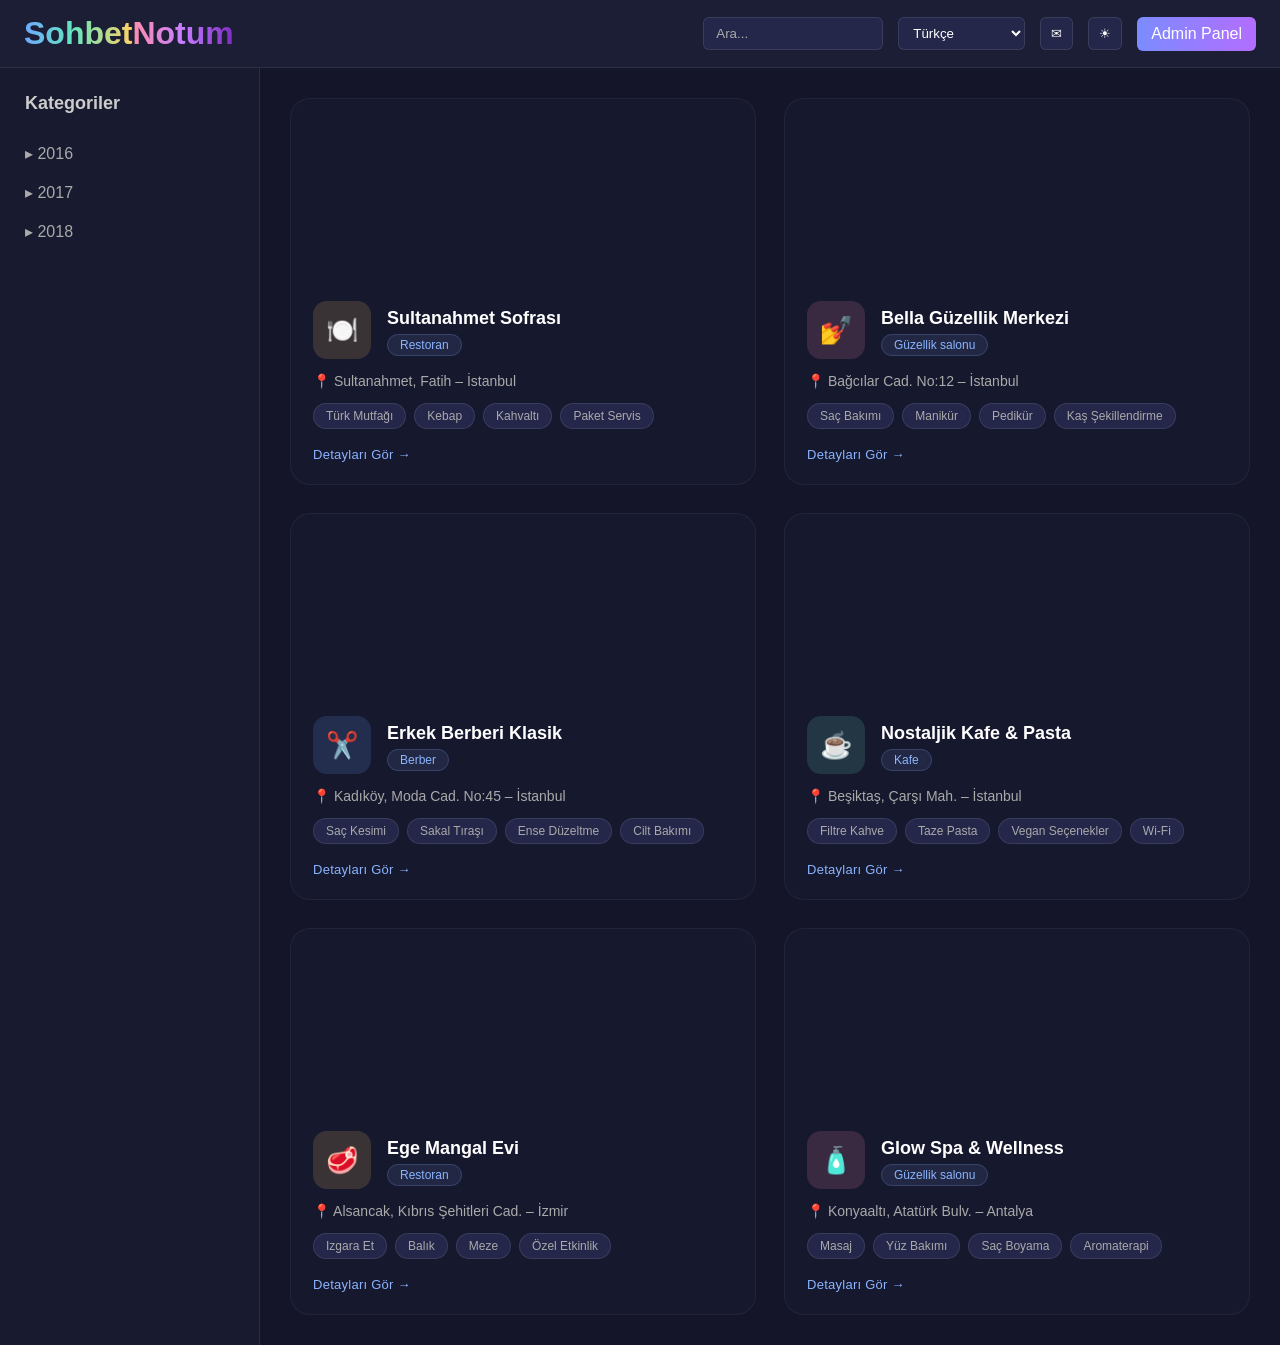
==== commit dd8ed16d: "11" ====
--- a/index.html
+++ b/index.html
@@ -3,7 +3,7 @@
 <head>
     <meta charset="UTF-8">
     <meta name="viewport" content="width=device-width, initial-scale=1.0">
-    <title>Locally</title>
+    <title>SohbetNotum</title>
     <link rel="stylesheet" href="style.css">
 </head>
 <body>
@@ -11,7 +11,7 @@
     <!-- ÜST NAVBAR -->
     <header class="navbar">
         <div class="logo">
-            <span class="logo-main">Local</span><span class="logo-accent">ly</span>
+            <span class="logo-main">Sohbet</span><span class="logo-accent">Notum</span>
         </div>
         <div class="nav-right">
             <div class="search-box">
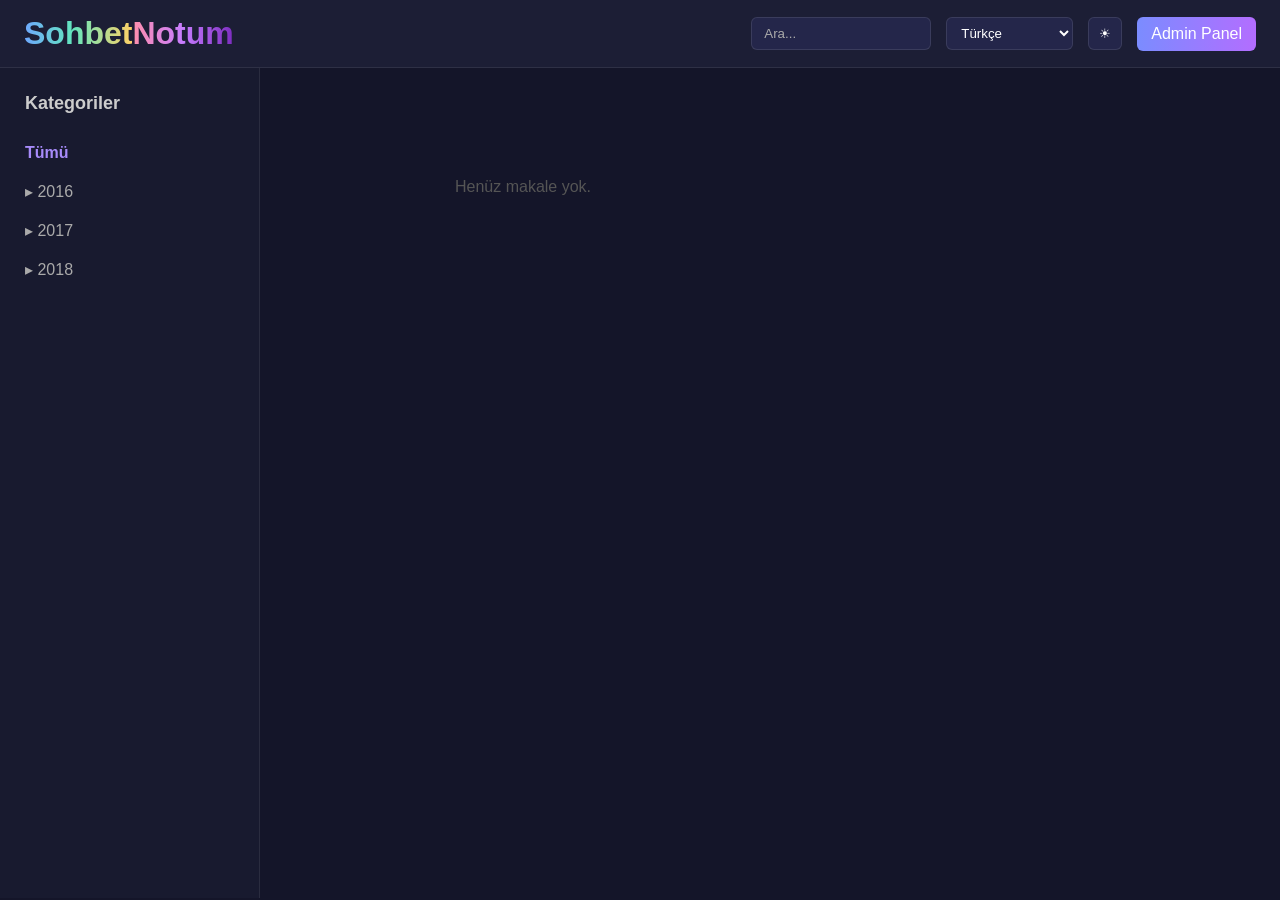
==== commit 96f41382: "13" ====
--- a/index.html
+++ b/index.html
@@ -5,6 +5,27 @@
     <meta name="viewport" content="width=device-width, initial-scale=1.0">
     <title>SohbetNotum</title>
     <link rel="stylesheet" href="style.css">
+    <style>
+        .article-card { cursor: pointer; border-radius: 16px; overflow: hidden; background: var(--card-bg, rgba(255,255,255,0.05)); border: 1px solid rgba(255,255,255,0.08); transition: transform .2s, box-shadow .2s; }
+        .article-card:hover { transform: translateY(-4px); box-shadow: 0 12px 32px rgba(0,0,0,.35); }
+        .article-card .card-cover { height: 180px; background: #1e1a35 center/cover no-repeat; }
+        .article-card .card-body { padding: 16px 18px 20px; }
+        .article-card .art-meta { display: flex; gap: 8px; align-items: center; margin-bottom: 8px; font-size: 12px; color: #a78bfa; }
+        .article-card .art-title { font-size: 17px; font-weight: 600; margin-bottom: 8px; line-height: 1.4; }
+        .article-card .art-excerpt { font-size: 13px; color: #aaa; line-height: 1.6; display: -webkit-box; -webkit-line-clamp: 3; -webkit-box-orient: vertical; overflow: hidden; }
+        .article-card .art-cta { margin-top: 14px; font-size: 13px; color: #a78bfa; }
+        .empty-msg { text-align: center; padding: 80px 20px; color: #555; font-size: 16px; }
+        .detail-article { max-width: 720px; margin: 0 auto; padding: 40px 24px; }
+        .detail-article h1 { font-size: 28px; margin-bottom: 12px; line-height: 1.35; }
+        .detail-article .art-date { color: #a78bfa; font-size: 13px; margin-bottom: 28px; }
+        .detail-article .art-body { font-size: 16px; line-height: 1.85; white-space: pre-wrap; color: #ccc; }
+        .detail-article .art-cover-img { width: 100%; border-radius: 12px; margin-bottom: 28px; object-fit: cover; max-height: 380px; }
+        body.light-mode .article-card { background: #f5f3ff; border-color: #e0d9f7; }
+        body.light-mode .article-card .art-excerpt { color: #666; }
+        body.light-mode .detail-article .art-body { color: #333; }
+        .sidebar li.active-year { color: #a78bfa; font-weight: 600; }
+        .sidebar li ul li.active-month { color: #a78bfa; font-weight: 600; }
+    </style>
 </head>
 <body>
 
@@ -15,7 +36,7 @@
         </div>
         <div class="nav-right">
             <div class="search-box">
-                <input type="text" placeholder="Ara...">
+                <input type="text" id="searchInput" placeholder="Ara...">
             </div>
             <select class="language-select" id="languageSelect">
                 <option value="tr">Türkçe</option>
@@ -30,7 +51,6 @@
                 <option value="fa">Farsça</option>
                 <option value="zh">Çince</option>
             </select>
-            <button class="icon-btn">✉</button>
             <button class="icon-btn" id="themeToggle" type="button" aria-label="Tema değiştir">☀</button>
             <a class="admin-btn" href="admin-panel.html">Admin Panel</a>
         </div>
@@ -51,32 +71,10 @@
 
     <!-- DETAY GÖRÜNÜMÜ -->
     <div id="detailView" class="detail-view hidden">
-        <div class="detail-cover-wrap">
-            <img id="detailCover" src="" alt="Kapak" class="detail-cover-img">
-            <div class="detail-cover-overlay">
-                <button class="back-btn" id="backBtn">← Geri dön</button>
-                <div class="detail-cover-info">
-                    <div class="detail-cover-icon" id="detailCoverIcon"></div>
-                    <div>
-                        <h1 id="detailName"></h1>
-                        <span class="listing-category" id="detailCategory"></span>
-                        <div class="detail-cover-location" id="detailLocation"></div>
-                    </div>
-                </div>
-            </div>
-        </div>
-        <div class="detail-body">
-            <div class="detail-tags" id="detailTags"></div>
-            <div class="detail-two-col">
-                <div class="detail-main" id="detailMain"></div>
-                <div class="detail-map-col">
-                    <div class="detail-map-label">📍 Konum</div>
-                    <div class="detail-map-wrap">
-                        <iframe id="detailMapFrame" src="" allowfullscreen="" loading="lazy" referrerpolicy="no-referrer-when-downgrade"></iframe>
-                    </div>
-                </div>
-            </div>
-        </div>
+        <div style="padding: 20px 24px;">
+            <button class="back-btn" id="backBtn" style="position:static;margin-bottom:20px;">← Geri dön</button>
+        </div>
+        <div id="detailArticle"></div>
     </div>
 
     <script>
@@ -95,18 +93,13 @@
             zh: ["一月","二月","三月","四月","五月","六月","七月","八月","九月","十月","十一月","十二月"]
         };
 
+        const trMonths = months.tr; // Makaleler Türkçe ay adıyla kaydediliyor
+
         const translations = {
-            tr: { title: "Kategoriler" },
-            az: { title: "Kateqoriyalar" },
-            en: { title: "Categories" },
-            ar: { title: "الفئات" },
-            ru: { title: "Категории" },
-            fr: { title: "Catégories" },
-            de: { title: "Kategorien" },
-            es: { title: "Categorías" },
-            it: { title: "Categorie" },
-            fa: { title: "دسته‌بندی‌ها" },
-            zh: { title: "分类" }
+            tr: { title: "Kategoriler" }, az: { title: "Kateqoriyalar" }, en: { title: "Categories" },
+            ar: { title: "الفئات" }, ru: { title: "Категории" }, fr: { title: "Catégories" },
+            de: { title: "Kategorien" }, es: { title: "Categorías" }, it: { title: "Categorie" },
+            fa: { title: "دسته‌بندی‌ها" }, zh: { title: "分类" }
         };
 
         const years = ["2016", "2017", "2018"];
@@ -115,18 +108,39 @@
         const categoryTitle  = document.getElementById("categoryTitle");
         const categoryList   = document.getElementById("categoryList");
         const themeToggle    = document.getElementById("themeToggle");
-
-        let openYear = null;
-
+        const listingView    = document.getElementById("listingView");
+        const detailView     = document.getElementById("detailView");
+        const backBtn        = document.getElementById("backBtn");
+        const listingsArea   = document.getElementById("listingsArea");
+
+        let openYear     = null;
+        let filterYear   = null;
+        let filterMonth  = null; // Türkçe ay adı
+
+        // ── VERİ ──────────────────────────────────────────────────────────
+        function getArticles() { return JSON.parse(localStorage.getItem("sn_articles") || "[]"); }
+
+        // ── KATEGORİ LİSTESİ ─────────────────────────────────────────────
         function renderCategories(lang) {
             const cur = translations[lang] || translations.tr;
             categoryTitle.textContent = cur.title;
             categoryList.innerHTML = "";
+
+            // Tümü
+            const allLi = document.createElement("li");
+            allLi.textContent = lang === "tr" ? "Tümü" : lang === "en" ? "All" : lang === "ar" ? "الكل" : lang === "ru" ? "Все" : lang === "fr" ? "Tout" : lang === "de" ? "Alle" : lang === "es" ? "Todo" : lang === "it" ? "Tutto" : "Tümü";
+            allLi.style.cursor = "pointer";
+            if (!filterYear && !filterMonth) allLi.classList.add("active-year");
+            allLi.addEventListener("click", () => { filterYear = null; filterMonth = null; openYear = null; renderCategories(lang); renderArticles(); });
+            categoryList.appendChild(allLi);
+
             const langMonths = months[lang] || months.tr;
             years.forEach(year => {
                 const li = document.createElement("li");
                 li.style.cursor = "pointer";
                 li.style.userSelect = "none";
+                if (filterYear === year && !filterMonth) li.classList.add("active-year");
+
                 const toggle = document.createElement("span");
                 toggle.textContent = (openYear === year ? "▾ " : "▸ ") + year;
                 li.appendChild(toggle);
@@ -135,246 +149,88 @@
                 subUl.style.paddingLeft = "16px";
                 subUl.style.marginTop = "6px";
                 subUl.style.display = openYear === year ? "block" : "none";
-                langMonths.forEach(month => {
+
+                langMonths.forEach((month, idx) => {
+                    const trMonth = trMonths[idx];
                     const subLi = document.createElement("li");
                     subLi.textContent = month;
                     subLi.style.cursor = "pointer";
+                    if (filterYear === year && filterMonth === trMonth) subLi.classList.add("active-month");
+                    subLi.addEventListener("click", e => {
+                        e.stopPropagation();
+                        filterYear = year; filterMonth = trMonth;
+                        renderCategories(lang); renderArticles();
+                    });
                     subUl.appendChild(subLi);
                 });
                 li.appendChild(subUl);
 
-                li.addEventListener("click", e => {
-                    if (e.target.tagName === "LI" && e.target !== li) return;
-                    openYear = openYear === year ? null : year;
-                    renderCategories(languageSelect.value);
+                li.addEventListener("click", () => {
+                    if (openYear === year) {
+                        openYear = null;
+                    } else {
+                        openYear = year;
+                        filterYear = year; filterMonth = null;
+                        renderArticles();
+                    }
+                    renderCategories(lang);
                 });
 
                 categoryList.appendChild(li);
             });
         }
 
-        languageSelect.addEventListener("change", e => renderCategories(e.target.value));
-        themeToggle.addEventListener("click", () => {
-            const light = document.body.classList.toggle("light-mode");
-            themeToggle.textContent = light ? "☾" : "☀";
-        });
-        renderCategories(languageSelect.value);
-
-        // ── İŞLETME VERİLERİ ──────────────────────────────────────────────
-        const U = (id, w, h) => `https://images.unsplash.com/photo-${id}?auto=format&fit=crop&w=${w}&h=${h}&q=80`;
-
-        const businesses = [
-            {
-                id: 0,
-                name: "Sultanahmet Sofrası",
-                category: "Restoran",
-                type: "restaurant",
-                icon: "🍽️",
-                iconClass: "restaurant-icon",
-                location: "📍 Sultanahmet, Fatih – İstanbul",
-                lat: 41.0054, lng: 28.9768,
-                tags: ["Türk Mutfağı", "Kebap", "Kahvaltı", "Paket Servis"],
-                cover: U("1555396273-367ea4eb4db5", 1400, 520),
-                menu: [
-                    { section: "Başlangıçlar", items: [
-                        { name: "Mercimek Çorbası", price: "₺85",  img: U("1547592166-23ac45744acd",320,220) },
-                        { name: "Ezme & Haydari",   price: "₺110", img: U("1512058564366-18510be2db19",320,220) },
-                        { name: "Sigara Böreği",    price: "₺95",  img: U("1603133872878-684f208fb84b",320,220) }
-                    ]},
-                    { section: "Ana Yemekler", items: [
-                        { name: "Adana Kebap",   price: "₺320", img: U("1599487488170-d11ec9c172f0",320,220) },
-                        { name: "Kuzu Tandır",   price: "₺420", img: U("1529042410759-befb1204b468",320,220) },
-                        { name: "İskender Kebap",price: "₺350", img: U("1504674900247-0877df9cc836",320,220) },
-                        { name: "Patlıcan Kebap",price: "₺290", img: U("1555939594-58d7cb561d13",320,220) }
-                    ]},
-                    { section: "Kahvaltı", items: [
-                        { name: "Serpme Kahvaltı (2 kişi)", price: "₺580", img: U("1565299507177-b0ac66763828",320,220) },
-                        { name: "Sade Kahvaltı",            price: "₺220", img: U("1484723091739-30a097e8f929",320,220) }
-                    ]},
-                    { section: "İçecekler", items: [
-                        { name: "Türk Çayı",    price: "₺30", img: U("1544787219-7f47ccb76574",320,220) },
-                        { name: "Ayran",        price: "₺45", img: U("1603569283847-aa295f0d016a",320,220) },
-                        { name: "Türk Kahvesi", price: "₺65", img: U("1509042239860-f550ce710b93",320,220) }
-                    ]}
-                ]
-            },
-            {
-                id: 1,
-                name: "Bella Güzellik Merkezi",
-                category: "Güzellik salonu",
-                type: "beauty",
-                icon: "💅",
-                iconClass: "beauty-icon",
-                location: "📍 Bağcılar Cad. No:12 – İstanbul",
-                lat: 41.0359, lng: 28.8555,
-                tags: ["Saç Bakımı", "Manikür", "Pedikür", "Kaş Şekillendirme"],
-                cover: U("1560066984-138dadb4c035", 1400, 520),
-                hair: [
-                    { name: "Saç Kesimi (Kısa)",   price: "₺350",   img: U("1560869713-7d0a29430803",320,220) },
-                    { name: "Saç Kesimi (Uzun)",    price: "₺450",   img: U("1522337360788-8b13dee7a37e",320,220) },
-                    { name: "Fön & Şekillendirme",  price: "₺280",   img: U("1522337913921-79d6f2c5cf20",320,220) },
-                    { name: "Saç Boyama (Tek Renk)",price: "₺850",   img: U("1595476108010-b4d1f102b1b1",320,220) },
-                    { name: "Balayage / Ombre",     price: "₺1.400", img: U("1599351431202-1e0f0137899a",320,220) },
-                    { name: "Keratin Bakımı",       price: "₺1.200", img: U("1519699047748-de8e457a634e",320,220) }
-                ],
-                nails: [
-                    { name: "Klasik Manikür",        price: "₺220",  img: U("1604654894610-df63bc536371",320,220) },
-                    { name: "Kalıcı Oje (Manikür)",  price: "₺320",  img: U("1604770894523-d58d60e35f29",320,220) },
-                    { name: "Nail Art (Tasarımlı)",  price: "₺450+", img: U("1604654894610-df63bc536371",320,220) },
-                    { name: "Protez Tırnak",         price: "₺600",  img: U("1604770894523-d58d60e35f29",320,220) },
-                    { name: "Klasik Pedikür",        price: "₺280",  img: U("1583997284578-7e4d4a88ebb2",320,220) },
-                    { name: "Kalıcı Oje (Pedikür)",  price: "₺380",  img: U("1583997284578-7e4d4a88ebb2",320,220) }
-                ]
-            },
-            {
-                id: 2,
-                name: "Erkek Berberi Klasik",
-                category: "Berber",
-                type: "barber",
-                icon: "✂️",
-                iconClass: "barber-icon",
-                location: "📍 Kadıköy, Moda Cad. No:45 – İstanbul",
-                lat: 40.9818, lng: 29.0305,
-                tags: ["Saç Kesimi", "Sakal Tıraşı", "Ense Düzeltme", "Cilt Bakımı"],
-                cover: U("1503951914875-452162b0f3f1", 1400, 520),
-                services: [
-                    { name: "Saç Kesimi",          price: "₺200", img: U("1585747860715-2ba37e788b70",320,220) },
-                    { name: "Sakal Tıraşı",        price: "₺150", img: U("1621605815971-fbc98d665033",320,220) },
-                    { name: "Saç + Sakal Kombo",   price: "₺320", img: U("1503951914875-452162b0f3f1",320,220) },
-                    { name: "Ense & Yanak",        price: "₺80",  img: U("1585747860715-2ba37e788b70",320,220) },
-                    { name: "Çocuk Saç Kesimi",    price: "₺150", img: U("1503951914875-452162b0f3f1",320,220) },
-                    { name: "Yüz Maskesi",         price: "₺180", img: U("1570172619644-dfd03ed5d881",320,220) }
-                ]
-            },
-            {
-                id: 3,
-                name: "Nostaljik Kafe & Pasta",
-                category: "Kafe",
-                type: "restaurant",
-                icon: "☕",
-                iconClass: "cafe-icon",
-                location: "📍 Beşiktaş, Çarşı Mah. – İstanbul",
-                lat: 41.0422, lng: 29.0073,
-                tags: ["Filtre Kahve", "Taze Pasta", "Vegan Seçenekler", "Wi-Fi"],
-                cover: U("1501339847302-ac426a4a7cbb", 1400, 520),
-                menu: [
-                    { section: "Sıcak İçecekler", items: [
-                        { name: "Filtre Kahve", price: "₺95",  img: U("1495474472287-4d71bcdd2085",320,220) },
-                        { name: "Cappuccino",   price: "₺110", img: U("1534040385115-33dcb3acba5b",320,220) },
-                        { name: "Latte",        price: "₺115", img: U("1461023058943-07fcbe16d735",320,220) },
-                        { name: "Türk Kahvesi", price: "₺75",  img: U("1509042239860-f550ce710b93",320,220) }
-                    ]},
-                    { section: "Soğuk İçecekler", items: [
-                        { name: "Cold Brew",  price: "₺130", img: U("1461023058943-07fcbe16d735",320,220) },
-                        { name: "Limonata",   price: "₺85",  img: U("1556679343-c7306c1976bc",320,220) },
-                        { name: "Smoothie",   price: "₺120", img: U("1553361371-9b22f78e8b1d",320,220) }
-                    ]},
-                    { section: "Pastalar & Tatlılar", items: [
-                        { name: "Cheesecake",          price: "₺140", img: U("1524351199678-941a58a3df50",320,220) },
-                        { name: "Çikolatalı Sufle",    price: "₺160", img: U("1606313564200-e75d5e30476c",320,220) },
-                        { name: "Vegan Brownie",       price: "₺130", img: U("1606313564200-e75d5e30476c",320,220) },
-                        { name: "Günlük Pasta Dilimi", price: "₺120", img: U("1578985545062-b69de45e4f37",320,220) }
-                    ]},
-                    { section: "Atıştırmalıklar", items: [
-                        { name: "Avokado Toast", price: "₺175", img: U("1541519227354-08fa5d50c820",320,220) },
-                        { name: "Tost",          price: "₺130", img: U("1528735602780-2552fd46c7af",320,220) },
-                        { name: "Muffin",        price: "₺95",  img: U("1614963590240-c1e9a8c03ee9",320,220) }
-                    ]}
-                ]
-            },
-            {
-                id: 4,
-                name: "Ege Mangal Evi",
-                category: "Restoran",
-                type: "restaurant",
-                icon: "🥩",
-                iconClass: "restaurant-icon",
-                location: "📍 Alsancak, Kıbrıs Şehitleri Cad. – İzmir",
-                lat: 38.4367, lng: 27.1428,
-                tags: ["Izgara Et", "Balık", "Meze", "Özel Etkinlik"],
-                cover: U("1544025162-d76694265947", 1400, 520),
-                menu: [
-                    { section: "Mezeler", items: [
-                        { name: "Zeytinyağlı Yaprak Sarma", price: "₺120", img: U("1534422298391-e4f8c172dddb",320,220) },
-                        { name: "Patlıcan Salatası",         price: "₺100", img: U("1512621776951-a57141f2eefd",320,220) },
-                        { name: "Deniz Ürünleri Salatası",   price: "₺180", img: U("1580822184713-fc5400e7fe10",320,220) },
-                        { name: "Tarama",                    price: "₺110", img: U("1512058564366-18510be2db19",320,220) }
-                    ]},
-                    { section: "Izgara Etler", items: [
-                        { name: "Dana Biftek (300g)", price: "₺580", img: U("1558030006-450675393462",320,220) },
-                        { name: "Kuzu Pirzola",       price: "₺520", img: U("1529042410759-befb1204b468",320,220) },
-                        { name: "Köfte Tabağı",       price: "₺360", img: U("1599487488170-d11ec9c172f0",320,220) }
-                    ]},
-                    { section: "Balık & Deniz Ürünleri", items: [
-                        { name: "Levrek Izgara",  price: "₺480", img: U("1510130387422-82bed34b37e9",320,220) },
-                        { name: "Karides Güveç",  price: "₺420", img: U("1559737558-2f5a35f4523b",320,220) },
-                        { name: "Kalamar Tava",   price: "₺350", img: U("1580822184713-fc5400e7fe10",320,220) }
-                    ]},
-                    { section: "İçecekler", items: [
-                        { name: "Ayran",               price: "₺50", img: U("1603569283847-aa295f0d016a",320,220) },
-                        { name: "Doğal Meyve Suyu",    price: "₺90", img: U("1553361371-9b22f78e8b1d",320,220) },
-                        { name: "Limonata",             price: "₺80", img: U("1556679343-c7306c1976bc",320,220) }
-                    ]}
-                ]
-            },
-            {
-                id: 5,
-                name: "Glow Spa & Wellness",
-                category: "Güzellik salonu",
-                type: "beauty",
-                icon: "🧴",
-                iconClass: "beauty-icon",
-                location: "📍 Konyaaltı, Atatürk Bulv. – Antalya",
-                lat: 36.8787, lng: 30.6565,
-                tags: ["Masaj", "Yüz Bakımı", "Saç Boyama", "Aromaterapi"],
-                cover: U("1540555700478-4be289fbecef", 1400, 520),
-                hair: [
-                    { name: "Saç Kesimi",         price: "₺400",   img: U("1560869713-7d0a29430803",320,220) },
-                    { name: "Fön & Şekillendirme", price: "₺300",  img: U("1522337360788-8b13dee7a37e",320,220) },
-                    { name: "Saç Boyama",          price: "₺900",   img: U("1595476108010-b4d1f102b1b1",320,220) },
-                    { name: "Saç Bakım Maskesi",   price: "₺350",   img: U("1519699047748-de8e457a634e",320,220) },
-                    { name: "Keratin Düzleştirme", price: "₺1.300", img: U("1522337913921-79d6f2c5cf22",320,220) }
-                ],
-                nails: [
-                    { name: "Manikür",          price: "₺250",  img: U("1604654894610-df63bc536371",320,220) },
-                    { name: "Kalıcı Oje",        price: "₺350",  img: U("1604770894523-d58d60e35f29",320,220) },
-                    { name: "Pedikür",           price: "₺300",  img: U("1583997284578-7e4d4a88ebb2",320,220) },
-                    { name: "Fransız Manikür",   price: "₺380",  img: U("1604654894610-df63bc536371",320,220) },
-                    { name: "Nail Art",          price: "₺500+", img: U("1604770894523-d58d60e35f29",320,220) }
-                ]
+        // ── KARTLAR ──────────────────────────────────────────────────────
+        function renderArticles(searchQ) {
+            let articles = getArticles();
+
+            if (filterYear)  articles = articles.filter(a => a.year === filterYear);
+            if (filterMonth) articles = articles.filter(a => a.month === filterMonth);
+            if (searchQ)     articles = articles.filter(a => a.title.toLowerCase().includes(searchQ.toLowerCase()) || a.content.toLowerCase().includes(searchQ.toLowerCase()));
+
+            listingsArea.innerHTML = "";
+
+            if (!articles.length) {
+                listingsArea.innerHTML = '<div class="empty-msg">Henüz makale yok.</div>';
+                return;
             }
-        ];
-
-        // ── KARTLARI OLUŞTUR ───────────────────────────────────────────────
-        const listingsArea = document.getElementById("listingsArea");
-        businesses.forEach(b => {
-            const card = document.createElement("div");
-            card.className = "listing-card";
-            card.innerHTML = `
-                <div class="card-cover" style="background-image:url('${b.cover}')"></div>
-                <div class="card-body">
-                    <div class="listing-header">
-                        <div class="listing-icon ${b.iconClass}">${b.icon}</div>
-                        <div>
-                            <h3 class="listing-name">${b.name}</h3>
-                            <span class="listing-category">${b.category}</span>
+
+            articles.forEach(a => {
+                const card = document.createElement("div");
+                card.className = "listing-card article-card";
+                const excerpt = a.content.slice(0, 160).replace(/\n/g, " ");
+                card.innerHTML = `
+                    <div class="card-cover" style="background-image:url('${a.cover || ""}');background-color:#1e1a35"></div>
+                    <div class="card-body">
+                        <div class="art-meta">
+                            <span>${a.year}</span><span>·</span><span>${a.month}</span>
+                            <span>·</span><span>${a.date}</span>
                         </div>
+                        <div class="art-title">${a.title}</div>
+                        <div class="art-excerpt">${excerpt}${a.content.length > 160 ? "…" : ""}</div>
+                        <div class="art-cta">Devamını Oku →</div>
                     </div>
-                    <div class="listing-location">${b.location}</div>
-                    <div class="listing-services">
-                        ${b.tags.map(t => `<span class="service-tag">${t}</span>`).join("")}
-                    </div>
-                    <div class="listing-cta">Detayları Gör →</div>
+                `;
+                card.addEventListener("click", () => openArticleDetail(a));
+                listingsArea.appendChild(card);
+            });
+        }
+
+        // ── DETAY ────────────────────────────────────────────────────────
+        function openArticleDetail(a) {
+            listingView.classList.add("hidden");
+            detailView.classList.remove("hidden");
+            window.scrollTo(0, 0);
+
+            document.getElementById("detailArticle").innerHTML = `
+                <div class="detail-article">
+                    ${a.cover ? `<img class="art-cover-img" src="${a.cover}" alt="${a.title}">` : ""}
+                    <h1>${a.title}</h1>
+                    <div class="art-date">${a.year} / ${a.month} &nbsp;·&nbsp; ${a.date}</div>
+                    <div class="art-body">${a.content}</div>
                 </div>
             `;
-            card.addEventListener("click", () => openDetail(b));
-            listingsArea.appendChild(card);
-        });
-
-        // ── DETAY SAYFA ────────────────────────────────────────────────────
-        const listingView = document.getElementById("listingView");
-        const detailView  = document.getElementById("detailView");
-        const backBtn     = document.getElementById("backBtn");
+        }
 
         backBtn.addEventListener("click", () => {
             detailView.classList.add("hidden");
@@ -382,80 +238,21 @@
             window.scrollTo(0, 0);
         });
 
-        function openDetail(b) {
-            listingView.classList.add("hidden");
-            detailView.classList.remove("hidden");
-            window.scrollTo(0, 0);
-
-            document.getElementById("detailCover").src = b.cover;
-            document.getElementById("detailCoverIcon").textContent = b.icon;
-            document.getElementById("detailCoverIcon").className = `detail-cover-icon ${b.iconClass}`;
-            document.getElementById("detailName").textContent = b.name;
-            document.getElementById("detailCategory").textContent = b.category;
-            document.getElementById("detailLocation").textContent = b.location;
-            document.getElementById("detailTags").innerHTML = b.tags.map(t => `<span class="service-tag">${t}</span>`).join("");
-            document.getElementById("detailMapFrame").src = `https://maps.google.com/maps?q=${b.lat},${b.lng}&hl=tr&z=16&output=embed`;
-
-            const main = document.getElementById("detailMain");
-            if (b.type === "restaurant") {
-                main.innerHTML = `<div class="detail-section-title">Menü</div>` + b.menu.map(sec => `
-                    <div class="menu-section-name">${sec.section}</div>
-                    <div class="menu-img-grid">
-                        ${sec.items.map(item => `
-                            <div class="menu-img-card">
-                                <img src="${item.img}" alt="${item.name}" loading="lazy">
-                                <div class="menu-img-info">
-                                    <span class="menu-img-name">${item.name}</span>
-                                    <span class="menu-img-price">${item.price}</span>
-                                </div>
-                            </div>
-                        `).join("")}
-                    </div>
-                `).join("");
-            } else if (b.type === "beauty") {
-                main.innerHTML = `
-                    <div class="detail-section-title">✂️ Saç Hizmetleri</div>
-                    <div class="menu-img-grid">
-                        ${b.hair.map(s => `
-                            <div class="menu-img-card">
-                                <img src="${s.img}" alt="${s.name}" loading="lazy">
-                                <div class="menu-img-info">
-                                    <span class="menu-img-name">${s.name}</span>
-                                    <span class="menu-img-price">${s.price}</span>
-                                </div>
-                            </div>
-                        `).join("")}
-                    </div>
-                    <div class="detail-section-title" style="margin-top:32px">💅 Tırnak Hizmetleri</div>
-                    <div class="menu-img-grid">
-                        ${b.nails.map(s => `
-                            <div class="menu-img-card">
-                                <img src="${s.img}" alt="${s.name}" loading="lazy">
-                                <div class="menu-img-info">
-                                    <span class="menu-img-name">${s.name}</span>
-                                    <span class="menu-img-price">${s.price}</span>
-                                </div>
-                            </div>
-                        `).join("")}
-                    </div>
-                `;
-            } else if (b.type === "barber") {
-                main.innerHTML = `
-                    <div class="detail-section-title">Hizmetler & Fiyatlar</div>
-                    <div class="menu-img-grid">
-                        ${b.services.map(s => `
-                            <div class="menu-img-card">
-                                <img src="${s.img}" alt="${s.name}" loading="lazy">
-                                <div class="menu-img-info">
-                                    <span class="menu-img-name">${s.name}</span>
-                                    <span class="menu-img-price">${s.price}</span>
-                                </div>
-                            </div>
-                        `).join("")}
-                    </div>
-                `;
-            }
-        }
+        // ── ARAMA ────────────────────────────────────────────────────────
+        document.getElementById("searchInput").addEventListener("input", e => {
+            renderArticles(e.target.value.trim());
+        });
+
+        // ── TEMA ─────────────────────────────────────────────────────────
+        themeToggle.addEventListener("click", () => {
+            const light = document.body.classList.toggle("light-mode");
+            themeToggle.textContent = light ? "☾" : "☀";
+        });
+
+        // ── BAŞLANGIÇ ────────────────────────────────────────────────────
+        languageSelect.addEventListener("change", e => renderCategories(e.target.value));
+        renderCategories(languageSelect.value);
+        renderArticles();
     </script>
 </body>
 </html>
